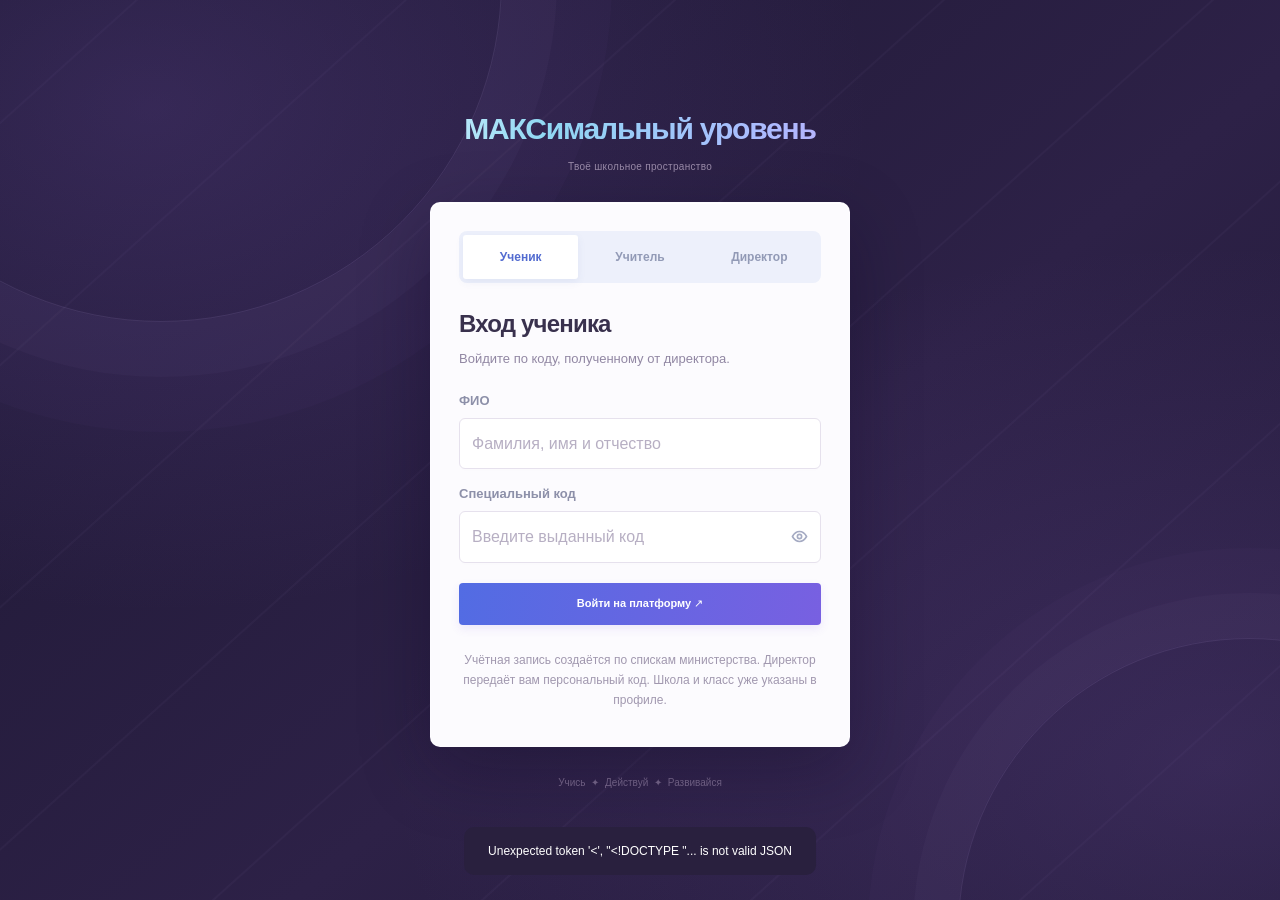
==== frontend/index.html @ fd37d605 "Prepare school platform and container setup" ====
<!doctype html>
<html lang="ru">
<head>
  <meta charset="utf-8">
  <meta name="viewport" content="width=device-width, initial-scale=1, viewport-fit=cover">
  <meta name="theme-color" content="#21164b">
  <meta name="description" content="МАКСимальный уровень: задания, достижения и управление доступом образовательных организаций.">
  <link rel="icon" type="image/svg+xml" href="/favicon.svg?v=20261030-avatar1">
  <title>
    МАКСимальный Уровень
  </title>
  <link rel="stylesheet" href="style.css?v=20261030-avatar1">
  <link rel="stylesheet" href="server-design.css?v=20261030-avatar1">
  <link rel="stylesheet" href="refinements.css?v=20261030-avatar1">
  <link rel="stylesheet" href="responsive.css?v=20261030-avatar1">
  <link rel="stylesheet" href="access.css?v=20261030-avatar1">
  <link rel="stylesheet" href="presentation.css?v=20261030-avatar1">
</head>
  <body class="signed-out">
    <noscript><div class="no-script">Для работы платформы включите JavaScript в настройках браузера и обновите страницу.</div></noscript>
    <section id="auth-screen" aria-label="Вход в приложение">
    </section>
    <aside>
      <a class="sidebar-brand" href="#home" aria-label="МАКСимальный уровень — главная"><span>МАКСимальный</span><strong>уровень<i>✦</i></strong></a>
      <nav id="nav">
      </nav>
      <div class="aside-bottom">
        
        <button id="logout" class="logout-link">
          ↪ Выйти из аккаунта
        </button>
        <div class="person">
          <button class="account-avatar" aria-label="Открыть профиль"></button>
          <div id="identity">
          </div>
        </div>
      </div>
    </aside>
    <div class="shell">
      <header>
        <span class="school">
          ◈
          &nbsp;
          Школьное пространство
        </span>
        <span class="header-right">
          <span class="live">
            ● Школьная платформа
          </span>
          <button id="notification-bell" class="notification-bell" aria-label="Уведомления"><svg width="20" height="20" viewBox="0 0 24 24" fill="none" stroke="currentColor" stroke-width="1.6"><path d="M18 8a6 6 0 0 0-12 0c0 7-3 7-3 9h18c0-2-3-2-3-9Z"/><path d="M10 21h4"/></svg><span id="notification-count" hidden></span></button>
          <button class="account-avatar" aria-label="Открыть профиль"></button>
        </span>
      </header>
      <main id="app">
      </main>
      <footer>
        МАКСимальный Уровень
        <span>
          Каждое действие имеет значение ✦
        </span>
      </footer>
    </div>
    <dialog id="modal">
    </dialog>
    <div id="toast" role="status">
    </div>
    <script src="site-config.js?v=20261030-avatar1"></script>
    <script src="director.js?v=20261030-avatar1"></script>
    <script src="ministry.js?v=20261030-avatar1"></script>
    <script src="app.js?v=20261030-avatar1">
    </script>
  </body>
</html>
---- frontend/style.css ----
:root {
  font-family: Manrope, Arial, sans-serif;
  color: #24233b;
  background: #f5f6fb;
  font-synthesis: none
}

* {
  box-sizing: border-box
}

body {
  margin: 0
}

button,
input,
select,
textarea {
  font: inherit
}

button,
a {
  -webkit-tap-highlight-color: transparent
}

button {
  cursor: pointer
}

aside {
  position: fixed;
  inset: 0 auto 0 0;
  width: 235px;
  background: #191534;
  color: #fff;
  padding: 36px 22px;
  display: flex;
  flex-direction: column;
  z-index: 5
}

.logo {
  font-size: 43px;
  color: white;
  text-decoration: none;
  font-style: italic;
  font-weight: 900;
  letter-spacing: -4px
}

.logo span {
  font-size: 21px;
  vertical-align: top;
  color: #b799ff;
  letter-spacing: 0
}

aside>small {
  font-size: 10px;
  color: #aaa1c9;
  margin: 2px 0 42px
}

nav {
  display: grid;
  gap: 9px
}

nav a {
  display: flex;
  align-items: center;
  gap: 14px;
  text-decoration: none;
  color: #bdb9d1;
  padding: 14px 16px;
  border-radius: 10px;
  font-size: 13px;
  font-weight: 600
}

nav a.active {
  background: #7350ec;
  color: white;
  box-shadow: 0 7px 20px #100b3166
}

nav a:hover {
  color: white;
  background: #ffffff12
}

nav a.active:hover {
  background: #7350ec
}

.navicon {
  font-size: 20px;
  width: 22px
}

.aside-bottom {
  margin-top: auto
}

.demo {
  font-size: 9px;
  letter-spacing: 1.4px;
  color: #8981a8;
  margin-bottom: 12px
}

.role {
  border: 1px solid #4a4169;
  background: #ffffff08;
  color: #d8d1ee;
  padding: 11px;
  border-radius: 8px;
  font-size: 11px;
  width: 100%
}

.person {
  border-top: 1px solid #ffffff15;
  margin-top: 24px;
  padding-top: 23px;
  display: flex;
  gap: 10px;
  align-items: center;
  font-size: 12px
}

.person small {
  display: block;
  color: #938ba9;
  font-size: 10px;
  margin-top: 5px
}

.avatar {
  display: grid;
  place-items: center;
  background: #e6defe;
  color: #7550cd;
  border-radius: 50%;
  height: 34px;
  width: 34px;
  font-size: 13px;
  flex-shrink: 0
}

.shell {
  margin-left: 235px
}

header {
  height: 80px;
  background: #ffffffbb;
  border-bottom: 1px solid #eaeaf2;
  padding: 0 42px;
  display: flex;
  align-items: center;
  justify-content: space-between
}

.school {
  font-size: 12px;
  color: #898799
}

.school b {
  margin-left: 12px;
  color: #4b465f;
  background: #f2effa;
  padding: 6px 10px;
  border-radius: 6px
}

.header-right {
  display: flex;
  align-items: center;
  gap: 20px
}

.live {
  font-size: 10px;
  color: #908b9c
}

.live:first-letter {
  color: #56af90
}

.icon {
  border: 1px solid #e8e5ee;
  border-radius: 50%;
  background: white;
  width: 27px;
  height: 27px;
  color: #78708b
}

main {
  max-width: 1450px;
  margin: auto;
  padding: 36px 42px 50px
}

h1 {
  font-size: 28px;
  letter-spacing: -1px;
  margin: 5px 0 8px
}

h2 {
  font-size: 16px;
  margin: 0 0 22px;
  letter-spacing: -.4px
}

h3 {
  font-size: 14px;
  margin: 0 0 7px
}

p {
  line-height: 1.6
}

.subtitle {
  font-size: 12px;
  color: #9994a6;
  margin: 0
}

.eyebrow {
  font-size: 10px;
  letter-spacing: 1.5px;
  color: #8f84ad;
  text-transform: uppercase
}

.heading {
  display: flex;
  align-items: center;
  justify-content: space-between;
  margin-bottom: 28px;
  gap: 15px
}

.date {
  font-size: 11px;
  color: #8c869c
}

.hero {
  background: linear-gradient(115deg, #5533ca, #8760ed);
  color: white;
  border-radius: 17px;
  padding: 30px 34px;
  position: relative;
  overflow: hidden;
  min-height: 200px;
  display: flex;
  align-items: center;
  justify-content: space-between;
  margin-bottom: 24px
}

.hero:after {
  content: '✦';
  position: absolute;
  right: 190px;
  top: -60px;
  font-size: 240px;
  color: #ffffff09;
  transform: rotate(15deg)
}

.hero h2 {
  font-size: 27px;
  max-width: 440px;
  margin: 8px 0 10px;
  line-height: 1.35
}

.hero p {
  font-size: 12px;
  color: #ded3ff;
  max-width: 370px;
  margin: 0 0 18px
}

.hero .eyebrow {
  color: #d3c2ff
}

.hero-art {
  position: relative;
  z-index: 1;
  width: 175px;
  text-align: center;
  transform: rotate(-9deg)
}

.medal {
  display: block;
  font-size: 77px;
  filter: drop-shadow(0 12px 10px #311c6666)
}

.hero-art small {
  display: inline-block;
  border: 1px solid #ffffff50;
  border-radius: 20px;
  padding: 7px 13px;
  font-size: 10px;
  background: #ffffff15;
  transform: rotate(9deg)
}

.btn {
  border: 0;
  background: #7950e8;
  color: white;
  border-radius: 8px;
  padding: 11px 18px;
  font-size: 11px;
  font-weight: 700
}

.btn:hover {
  filter: brightness(1.08)
}

.btn.light {
  background: white;
  color: #6842cf
}

.btn.soft {
  background: #f1ebff;
  color: #8055da
}

.btn.outline {
  background: white;
  border: 1px solid #e9e5f1;
  color: #827a96
}

.btn:disabled {
  opacity: .45;
  cursor: default
}

.metrics {
  display: grid;
  grid-template-columns: repeat(3, 1fr);
  gap: 20px;
  margin-bottom: 28px
}

.card {
  background: white;
  border: 1px solid #eeedf5;
  border-radius: 13px;
  padding: 24px
}

.metric {
  display: flex;
  gap: 16px;
  align-items: center
}

.tile {
  display: grid;
  place-items: center;
  width: 47px;
  height: 47px;
  flex-shrink: 0;
  border-radius: 13px;
  font-size: 22px;
  background: #f1ebff;
  color: #8b60e2
}

.tile.gold {
  background: #fff5db;
  color: #d7a32d
}

.tile.green {
  background: #e9f8f0;
  color: #54b58a
}

.tile.blue {
  background: #eaf2ff;
  color: #5792e2
}

.metric small {
  display: block;
  color: #9b95a8;
  font-size: 10px
}

.metric strong {
  display: block;
  font-size: 27px;
  letter-spacing: -1px;
  margin: 2px 0
}

.metric strong span {
  font-size: 11px;
  font-weight: 500;
  letter-spacing: 0;
  color: #a29bad
}

.metric .micro {
  font-size: 9px;
  color: #aca6b8
}

.columns {
  display: grid;
  grid-template-columns: minmax(0, 1.8fr) minmax(270px, 1fr);
  gap: 24px
}

.cardhead {
  display: flex;
  align-items: center;
  justify-content: space-between;
  margin-bottom: 9px
}

.cardhead h2 {
  margin: 0
}

.link {
  border: 0;
  background: none;
  font-size: 10px;
  color: #8d67dc;
  cursor: pointer
}

.task {
  display: flex;
  gap: 14px;
  align-items: center;
  padding: 19px 0;
  border-bottom: 1px solid #f1eef6
}

.task:last-child {
  border: 0
}

.task .tile {
  width: 39px;
  height: 39px;
  border-radius: 11px;
  font-size: 18px
}

.task-body {
  flex: 1;
  min-width: 0
}

.task h3 {
  font-size: 12px
}

.meta {
  font-size: 9px;
  color: #a5a0b0;
  display: flex;
  gap: 10px;
  align-items: center;
  flex-wrap: wrap
}

.points {
  color: #bc9a3b;
  font-size: 10px;
  font-weight: 700
}

.pill {
  display: inline-block;
  font-size: 9px;
  background: #f5f1fd;
  color: #9683b7;
  padding: 4px 8px;
  border-radius: 5px
}

.pill.green {
  background: #eaf8f0;
  color: #57a77e
}

.pill.orange {
  background: #fff6e5;
  color: #be9b50
}

.progress {
  height: 7px;
  border-radius: 8px;
  background: #f0edf6;
  overflow: hidden
}

.progress i {
  display: block;
  height: 100%;
  background: linear-gradient(90deg, #a583ef, #7048e0);
  border-radius: 8px
}

.level-head {
  display: flex;
  gap: 13px;
  align-items: center;
  margin: 24px 0
}

.level-head .tile {
  font-size: 30px;
  width: 58px;
  height: 58px
}

.level-head strong {
  font-size: 17px
}

.level-head small {
  display: block;
  font-size: 10px;
  color: #aaa2b9;
  margin-top: 5px
}

.progress-label {
  display: flex;
  justify-content: space-between;
  font-size: 10px;
  color: #a29aaf;
  margin: 13px 0 9px
}

.level-foot {
  font-size: 10px;
  color: #a19aaf;
  line-height: 1.7;
  margin: 14px 0 0
}

.week {
  display: flex;
  justify-content: space-between;
  align-items: flex-end;
  height: 81px;
  gap: 10px;
  margin-top: 24px
}

.bar {
  flex: 1;
  display: flex;
  align-items: center;
  flex-direction: column;
  justify-content: flex-end;
  gap: 8px;
  height: 100%;
  font-size: 8px;
  color: #b1a9c0
}

.bar i {
  width: 100%;
  max-width: 23px;
  background: #e8defa;
  border-radius: 4px;
  min-height: 5px
}

.bar:nth-child(5) i {
  background: #8b62e7
}

.bottom-note {
  margin-top: 24px;
  padding: 20px 24px;
  border: 1px dashed #dfd7ee;
  border-radius: 11px;
  display: flex;
  gap: 14px;
  align-items: center;
  font-size: 11px;
  color: #9d91b0
}

.bottom-note strong {
  color: #6e6089;
  display: block;
  margin-bottom: 4px
}

footer {
  padding: 18px 42px;
  border-top: 1px solid #e8e5ef;
  font-size: 9px;
  color: #aaa2b8;
  display: flex;
  justify-content: space-between
}

.tabs {
  display: flex;
  gap: 20px;
  border-bottom: 1px solid #e7e2f0;
  margin-bottom: 24px
}

.tabs button {
  border: 0;
  background: none;
  padding: 12px 3px;
  color: #9a91aa;
  font-size: 11px
}

.tabs button.active {
  border-bottom: 2px solid #8153e5;
  color: #7246d5;
  font-weight: 800
}

.filters {
  display: flex;
  gap: 10px;
  margin-bottom: 18px
}

.filters input {
  flex: 1
}

.field,
input,
select,
textarea {
  border: 1px solid #e7e1f0;
  background: white;
  padding: 12px;
  border-radius: 8px;
  color: #655976;
  font-size: 12px
}

textarea {
  min-height: 100px;
  resize: vertical
}

input:focus,
select:focus,
textarea:focus {
  outline: 2px solid #baa1ef
}

form {
  display: grid;
  gap: 17px
}

label {
  font-size: 11px;
  color: #8c819f;
  display: grid;
  gap: 8px
}

.formrow {
  display: grid;
  grid-template-columns: 1fr 1fr;
  gap: 15px
}

.empty {
  text-align: center;
  padding: 50px;
  color: #9a90ab;
  font-size: 13px
}

.subject {
  margin: 22px 0
}

.subject-head {
  display: flex;
  justify-content: space-between;
  align-items: center;
  margin-bottom: 12px
}

.subject p {
  font-size: 11px;
  color: #9b90ab;
  margin: 8px 0
}

.steps {
  display: grid;
  gap: 18px;
  margin-top: 20px
}

.steps div {
  display: flex;
  gap: 12px;
  font-size: 11px;
  line-height: 1.7;
  color: #9b91ac
}

.steps b {
  background: #f1eaff;
  color: #8b65d5;
  border-radius: 50%;
  height: 28px;
  width: 28px;
  display: grid;
  place-items: center;
  flex-shrink: 0
}

.steps strong {
  display: block;
  color: #645676
}

.podium {
  display: flex;
  align-items: flex-end;
  justify-content: center;
  gap: 12px;
  padding: 28px 0
}

.podium>div {
  width: 25%;
  background: #eee7fc;
  border-radius: 13px 13px 3px 3px;
  text-align: center;
  padding: 20px 10px;
  color: #6b4baa
}

.podium>div:nth-child(2) {
  background: linear-gradient(#9c7bf2, #7248d2);
  color: white;
  padding-top: 42px
}

.podium b {
  display: block;
  font-size: 35px
}

.podium small {
  display: block;
  font-size: 10px;
  margin-top: 10px
}

.rankrow {
  display: flex;
  align-items: center;
  gap: 15px;
  padding: 16px;
  border-bottom: 1px solid #f1edf7;
  font-size: 12px
}

.rankrow strong:last-child {
  margin-left: auto;
  color: #bd9b42
}

.rankrow.me {
  background: #f6f1ff;
  border-radius: 8px
}

.chart {
  height: 180px;
  display: flex;
  align-items: flex-end;
  gap: 16px;
  padding-top: 20px
}

.chart div {
  flex: 1;
  background: linear-gradient(#b49aee, #7b50d9);
  border-radius: 5px 5px 0 0;
  position: relative
}

.chart small {
  position: absolute;
  bottom: -22px;
  width: 100%;
  text-align: center;
  font-size: 9px;
  color: #a69bb4
}

dialog {
  border: 0;
  border-radius: 17px;
  max-width: 480px;
  width: calc(100% - 30px);
  padding: 30px;
  color: #4e405f;
  box-shadow: 0 25px 100px #19103433
}

dialog::backdrop {
  background: #18102e70;
  backdrop-filter: blur(3px)
}

dialog h2 {
  font-size: 20px
}

dialog p {
  font-size: 12px;
  color: #9485a4
}

.modal-actions {
  display: flex;
  gap: 10px;
  justify-content: flex-end;
  margin-top: 24px
}

#toast {
  position: fixed;
  bottom: 25px;
  left: 50%;
  transform: translateX(-50%);
  background: #29203e;
  color: white;
  border-radius: 10px;
  padding: 15px 24px;
  font-size: 12px;
  opacity: 0;
  pointer-events: none;
  z-index: 20;
  transition: .2s
}

#toast.show {
  opacity: 1
}

.profile {
  text-align: center;
  padding: 35px
}

.profile>.avatar {
  width: 80px;
  height: 80px;
  font-size: 28px;
  margin: 0 auto 15px
}

.profile h2 {
  font-size: 24px;
  margin-bottom: 6px
}

.profile .progress {
  max-width: 400px;
  margin: 15px auto
}

.table-wrap {
  overflow: auto
}

table {
  border-collapse: collapse;
  width: 100%;
  font-size: 11px
}

th,
td {
  padding: 16px;
  text-align: left;
  border-bottom: 1px solid #f0edf5
}

th {
  color: #a398b2;
  font-weight: 500
}

.positive {
  color: #56aa83
}

.notice {
  font-size: 11px;
  line-height: 1.8;
  color: #9b90aa;
  background: #f8f5ff;
  padding: 15px;
  border-radius: 8px
}

.task-list .task {
  padding: 23px 0
}

.task-list h3 {
  font-size: 13px
}

.badge {
  font-size: 9px;
  background: #f2eaff;
  color: #8e66d6;
  padding: 5px 8px;
  border-radius: 5px;
  margin-left: 7px
}

@media(min-width:1500px) {
  main {
    padding-top: 48px
  }

  .hero {
    min-height: 230px
  }
}

@media(max-width:1100px) {
  aside {
    width: 195px;
    padding: 28px 16px
  }

  .shell {
    margin-left: 195px
  }

  main {
    padding: 28px 24px
  }

  header {
    padding: 0 24px
  }

  .columns {
    grid-template-columns: 1.4fr 1fr
  }

  .metrics {
    gap: 12px
  }

  .card {
    padding: 19px
  }

  .metric {
    gap: 10px
  }

  .metric strong {
    font-size: 23px
  }

  .live {
    display: none
  }
}

@media(max-width:780px) {
  aside {
    inset: auto 0 0;
    width: 100%;
    height: 68px;
    padding: 0 5px;
    background: #20183d;
    border-radius: 15px 15px 0 0
  }

  aside>.logo,
  aside>small,
  .aside-bottom {
    display: none
  }

  nav {
    display: flex;
    justify-content: space-around;
    height: 100%;
    gap: 0
  }

  nav a {
    font-size: 8px;
    flex-direction: column;
    gap: 3px;
    padding: 9px 7px;
    border-radius: 0;
    min-width: 45px;
    justify-content: center
  }

  .navicon {
    font-size: 18px;
    text-align: center
  }

  nav a.active {
    background: transparent;
    color: #ba98ff;
    box-shadow: none
  }

  .shell {
    margin: 0
  }

  header {
    height: 64px;
    padding: 0 20px
  }

  .school {
    font-size: 10px
  }

  .header-right {
    gap: 10px
  }

  main {
    padding: 25px 18px 95px
  }

  .heading {
    margin-bottom: 23px
  }

  h1 {
    font-size: 23px
  }

  .date {
    display: none
  }

  .hero {
    padding: 25px;
    min-height: 210px
  }

  .hero h2 {
    font-size: 23px;
    max-width: 240px
  }

  .hero p {
    max-width: 240px;
    font-size: 10px
  }

  .hero-art {
    width: 85px
  }

  .medal {
    font-size: 56px
  }

  .hero-art small {
    font-size: 8px;
    padding: 5px
  }

  .metrics {
    grid-template-columns: repeat(3, 1fr);
    gap: 8px
  }

  .metric {
    padding: 14px 10px;
    display: block
  }

  .metric .tile {
    width: 30px;
    height: 30px;
    font-size: 17px;
    margin-bottom: 10px;
    border-radius: 9px
  }

  .metric strong {
    font-size: 23px
  }

  .metric strong span {
    font-size: 9px
  }

  .metric small {
    font-size: 9px
  }

  .micro {
    display: none
  }

  .columns {
    grid-template-columns: 1fr
  }

  .card {
    padding: 20px
  }

  .task {
    gap: 10px
  }

  .task h3 {
    font-size: 11px
  }

  .task .btn {
    padding: 9px 12px;
    font-size: 10px
  }

  .meta {
    font-size: 8px;
    gap: 6px
  }

  .task .tile {
    width: 33px;
    height: 33px
  }

  .bottom-note {
    font-size: 10px
  }

  .filters {
    flex-wrap: wrap
  }

  .filters input {
    width: 100%
  }

  footer {
    display: none
  }

  .formrow {
    grid-template-columns: 1fr
  }

  .heading .btn {
    font-size: 10px;
    padding: 10px
  }

  .mobile-role {
    display: flex !important
  }

  .tabs {
    gap: 15px
  }

  .tabs button {
    font-size: 10px
  }

  .chart {
    gap: 8px
  }
}

.mobile-role {
  display: none
}

.portrait {
  overflow: hidden;
  padding: 0;
  background: #e7def7;
  display: inline-flex;
  vertical-align: middle;
  flex-shrink: 0
}

.portrait img,
.portrait svg {
  display: block;
  width: 100%;
  height: 100%;
  object-fit: cover
}

.account-avatar {
  border: 0;
  background: none;
  padding: 0;
  border-radius: 50%;
  cursor: pointer;
  display: inline-flex
}

.account-avatar:hover {
  box-shadow: 0 0 0 4px #a483ec33
}

.rating-layout {
  display: grid;
  grid-template-columns: minmax(0, 1fr) 260px;
  gap: 24px;
  align-items: start
}

.ranking-card {
  background: #fff;
  border: 1px solid #ece7f5;
  border-radius: 20px;
  overflow: hidden
}

.ranking-top {
  display: flex;
  align-items: center;
  justify-content: space-between;
  padding: 28px 28px 0
}

.ranking-top h2 {
  font-size: 19px;
  margin: 8px 0 0
}

.ranking-top h2 span {
  color: #ac8ce6;
  margin-left: 7px
}

.season-chip {
  font-size: 10px;
  background: #f6f1ff;
  border: 1px solid #e8ddfc;
  padding: 8px 11px;
  border-radius: 20px;
  color: #9777bd;
  white-space: nowrap
}

.rating-tabs {
  margin: 10px 28px 0;
  gap: 24px
}

.new-podium {
  display: flex;
  justify-content: center;
  align-items: flex-end;
  gap: 14px;
  padding: 52px 28px 0;
  background: radial-gradient(ellipse at 50% 95%, #efe7ff 0, transparent 65%);
  position: relative;
  isolation: isolate
}

.podium-person {
  flex: 1;
  max-width: 175px;
  text-align: center;
  min-width: 0;
  position: relative;
  animation: podiumEnter .7s cubic-bezier(.2, .7, .2, 1) both;
  animation-delay: calc(var(--order)*120ms)
}

.podium-portrait {
  position: relative;
  width: max-content;
  margin: 0 auto 19px
}

.podium-avatar {
  width: 66px;
  height: 66px;
  border: 4px solid white;
  box-shadow: 0 0 0 2px #d6c6ef, 0 10px 20px #71608c17;
  transition: transform .25s
}

.place-1 .podium-avatar {
  width: 82px;
  height: 82px;
  box-shadow: 0 0 0 2px #d5b45e, 0 8px 25px #d8b86b30
}

.podium-person:hover .podium-avatar {
  transform: translateY(-4px) rotate(-3deg)
}

.winner-crown {
  position: absolute;
  z-index: 1;
  top: -28px;
  left: 50%;
  transform: translateX(-50%) rotate(-10deg);
  font-size: 34px;
  color: #d9ae45;
  text-shadow: 0 3px 0 #fff2c9
}

.place-medal {
  position: absolute;
  bottom: -10px;
  left: 50%;
  transform: translateX(-50%);
  border: 3px solid white;
  border-radius: 50%;
  width: 27px;
  height: 27px;
  display: grid;
  place-items: center;
  font-size: 10px;
  font-weight: 800;
  background: #d9e0ee;
  color: #6a7895
}

.place-1 .place-medal {
  background: #f3d584;
  color: #906e21
}

.place-3 .place-medal {
  background: #e9c9b7;
  color: #a07255
}

.podium-person h3 {
  font-size: 12px;
  margin-bottom: 5px;
  line-height: 1.5
}

.podium-caption {
  font-size: 8px;
  color: #aaa0b9;
  display: block;
  margin-bottom: 15px
}

.podium-block {
  height: 125px;
  border-radius: 14px 14px 0 0;
  position: relative;
  overflow: hidden;
  background: linear-gradient(150deg, #d6c6f6, #b29bdc);
  padding: 23px 8px 0;
  color: #fff;
  box-shadow: inset 0 1px 0 #ffffff80;
  transform-origin: bottom;
  animation: blockRise .8s cubic-bezier(.2, .8, .2, 1) both;
  animation-delay: calc(var(--order)*120ms)
}

.place-1 .podium-block {
  height: 165px;
  background: linear-gradient(145deg, #a27ce9, #7146c7);
  box-shadow: inset 0 1px 0 #ffffff70, 0 0 25px #8355d725
}

.place-3 .podium-block {
  height: 102px;
  background: linear-gradient(145deg, #d6c9e9, #b9a5d1)
}

.podium-block strong {
  display: block;
  font-size: 29px;
  letter-spacing: -1px;
  position: relative;
  z-index: 1
}

.podium-block small {
  font-size: 9px;
  color: #ffffffca;
  position: relative;
  z-index: 1
}

.podium-number {
  position: absolute;
  bottom: -21px;
  right: -2px;
  font-size: 93px;
  font-weight: 800;
  letter-spacing: -8px;
  color: #ffffff16;
  line-height: 1
}

.podium-spark {
  position: absolute;
  color: #c9b6e9;
  z-index: -1;
  animation: sparkIn 1s ease both
}

.spark-one {
  left: 12%;
  top: 38px;
  font-size: 27px
}

.spark-two {
  right: 14%;
  top: 20px;
  font-size: 15px;
  color: #ddc481
}

.ranking-list-head {
  display: flex;
  justify-content: space-between;
  font-size: 9px;
  letter-spacing: .6px;
  color: #aaa0b7;
  padding: 23px 30px 10px;
  text-transform: uppercase;
  border-top: 1px solid #f2edf8
}

.ranking-list {
  padding: 0 16px 12px
}

.ranking-row {
  padding: 14px 12px;
  gap: 13px;
  animation: rowEnter .45s ease both;
  animation-delay: calc(280ms + var(--row)*45ms);
  transition: background .2s, transform .2s
}

.ranking-row:hover {
  background: #faf7ff;
  transform: translateX(3px);
  border-radius: 10px
}

.ranking-row .portrait {
  width: 39px;
  height: 39px
}

.ranking-row.me {
  border: 1px solid #e6d8ff;
  background: #f6f0ff;
  margin: 4px 0;
  border-radius: 10px
}

.rank-position {
  font-size: 11px;
  color: #b1a7bd;
  width: 20px;
  font-weight: 600
}

.rank-name {
  flex: 1;
  min-width: 0
}

.rank-name strong {
  font-size: 11px;
  color: #4a3c61
}

.rank-name small {
  display: block;
  font-size: 9px;
  color: #b0a5be;
  margin-top: 4px
}

.rank-track {
  width: 62px;
  height: 4px;
  background: #f1ebf8;
  border-radius: 4px;
  overflow: hidden
}

.rank-track i {
  height: 100%;
  display: block;
  background: #c4acec;
  border-radius: 4px
}

.ranking-row.me .rank-track i {
  background: #8f61dc
}

.ranking-row .rank-score {
  font-size: 14px;
  color: #6c528c;
  display: flex;
  gap: 8px;
  align-items: center;
  min-width: 50px;
  justify-content: flex-end
}

.rank-score span {
  font-size: 12px;
  color: #cfb46a
}

.ranking-note {
  padding: 0 28px 18px;
  font-size: 9px
}

.rating-sidebar {
  position: static;
  inset: auto;
  display: flex;
  flex-direction: column;
  width: auto;
  height: auto;
  background: none;
  padding: 0;
  gap: 20px;
  color: inherit;
  z-index: auto
}

.my-rank-card {
  background: linear-gradient(145deg, #30234c, #5c3c8c);
  border-radius: 18px;
  padding: 26px 20px;
  text-align: center;
  color: white;
  position: relative;
  overflow: hidden;
  animation: rowEnter .65s ease both
}

.my-rank-card:before {
  content: '✧';
  position: absolute;
  right: -24px;
  top: 20px;
  font-size: 150px;
  line-height: 1;
  color: #ffffff05;
  pointer-events: none
}

.my-rank-card .eyebrow {
  color: #bb9fdf;
  font-size: 8px;
  letter-spacing: 1.2px
}

.my-rank-avatar {
  width: 66px;
  height: 66px;
  margin: 26px 0 16px;
  box-shadow: 0 0 0 5px #ffffff0d, 0 0 0 1px #ffffff55
}

.my-rank-card h2 {
  font-size: 16px;
  margin: 0 0 10px
}

.my-rank-card p {
  color: #bcabd0;
  font-size: 10px;
  line-height: 1.8
}

.my-rank-stats {
  display: flex;
  padding: 18px 0 22px;
  margin-top: 16px;
  border-top: 1px solid #ffffff13;
  justify-content: center
}

.my-rank-stats>div {
  width: 50%
}

.my-rank-stats>div+div {
  border-left: 1px solid #ffffff1a
}

.my-rank-stats strong {
  font-size: 24px;
  display: block
}

.my-rank-stats small {
  font-size: 9px;
  color: #b9a5ce;
  display: block;
  margin-top: 4px
}

.my-rank-card .btn {
  width: 100%;
  font-size: 10px;
  color: #65418e
}

.rating-tip {
  border: 1px solid #e8e1f0;
  background: #f9f6fd;
  border-radius: 16px;
  padding: 23px
}

.rating-tip>span {
  font-size: 28px;
  color: #b7a0d7
}

.rating-tip h3 {
  margin-top: 12px;
  font-size: 12px;
  color: #7a628e
}

.rating-tip p {
  font-size: 10px;
  color: #a293af;
  line-height: 1.9;
  margin-bottom: 0
}

.avatar-edit-link {
  background: transparent;
  border: 0;
  text-align: left;
  display: flex;
  align-items: center;
  gap: 10px;
  padding: 0 5px;
  color: #7f6c94
}

.avatar-edit-link span:not(.avatar) {
  font-size: 10px;
  flex: 1
}

.avatar-edit-link small {
  font-size: 8px;
  color: #ada0bc;
  display: block;
  margin-top: 5px
}

.avatar-edit-link b {
  font-weight: 400
}

.profile-updated {
  max-width: 700px;
  margin: auto;
  border-radius: 20px;
  background: radial-gradient(ellipse at 50% 0, #f2e9ff, white 55%)
}

.profile-avatar-wrap {
  position: relative;
  width: 104px;
  margin: 5px auto 22px
}

.profile-avatar {
  width: 104px;
  height: 104px;
  border: 5px solid white;
  box-shadow: 0 0 0 1px #e4d7f5, 0 10px 30px #80639a20
}

.avatar-upload-badge {
  position: absolute;
  bottom: 0;
  right: 0;
  width: 30px;
  height: 30px;
  background: #8754d7;
  color: white;
  border: 3px solid white;
  border-radius: 50%;
  display: grid;
  place-items: center;
  font-size: 20px;
  cursor: pointer
}

.avatar-upload-badge input {
  position: absolute;
  width: 1px;
  height: 1px;
  opacity: 0;
  padding: 0;
  border: 0
}

.avatar-upload-badge:focus-within {
  outline: 3px solid #cbb4ec;
  outline-offset: 3px
}

.avatar-upload-actions {
  display: flex;
  align-items: center;
  justify-content: center;
  gap: 12px;
  margin-top: 20px
}

.profile-level {
  border-top: 1px solid #eee6f7;
  margin-top: 25px;
  padding-top: 22px
}

.profile-level>span {
  font-size: 38px
}

.profile-level h3 {
  margin-top: 8px
}

.profile-level .progress {
  max-width: 280px
}

button:focus-visible,
a:focus-visible {
  outline: 3px solid #c6aaf2;
  outline-offset: 4px
}

@keyframes podiumEnter {
  from {
    opacity: 0;
    transform: translateY(18px)
  }

  to {
    opacity: 1;
    transform: translateY(0)
  }
}

@keyframes blockRise {
  from {
    transform: scaleY(.45);
    opacity: .2
  }

  to {
    transform: scaleY(1);
    opacity: 1
  }
}

@keyframes rowEnter {
  from {
    opacity: 0;
    transform: translateY(9px)
  }

  to {
    opacity: 1;
    transform: translateY(0)
  }
}

@keyframes sparkIn {
  from {
    opacity: 0;
    transform: scale(.4) rotate(-25deg)
  }

  to {
    opacity: 1;
    transform: scale(1) rotate(0)
  }
}

@media(max-width:1200px) {
  .rating-layout {
    grid-template-columns: minmax(0, 1fr)
  }

  .rating-sidebar {
    display: grid;
    grid-template-columns: 1fr 1fr
  }

  .my-rank-card {
    grid-row: span 2
  }

  .new-podium {
    gap: 20px
  }

  .rank-track {
    width: 90px
  }
}

@media(max-width:780px) {
  .ranking-top {
    padding: 22px 18px 0
  }

  .ranking-top h2 {
    font-size: 16px
  }

  .ranking-top .eyebrow {
    font-size: 8px
  }

  .season-chip {
    font-size: 9px;
    padding: 7px 9px
  }

  .rating-tabs {
    margin: 8px 18px 0
  }

  .new-podium {
    padding: 48px 12px 0;
    gap: 8px
  }

  .podium-avatar {
    width: 56px;
    height: 56px
  }

  .place-1 .podium-avatar {
    width: 70px;
    height: 70px
  }

  .podium-person h3 {
    font-size: 10px;
    min-height: 30px;
    padding: 0 2px
  }

  .podium-caption {
    font-size: 7px;
    min-height: 16px
  }

  .podium-block {
    height: 108px;
    padding-top: 19px
  }

  .place-1 .podium-block {
    height: 145px
  }

  .place-3 .podium-block {
    height: 90px
  }

  .podium-block strong {
    font-size: 25px
  }

  .podium-block small {
    font-size: 8px
  }

  .podium-number {
    font-size: 80px
  }

  .ranking-list-head {
    padding: 20px 20px 10px
  }

  .ranking-list {
    padding: 0 9px 8px
  }

  .ranking-row {
    gap: 9px;
    padding: 12px 8px
  }

  .ranking-row .portrait {
    width: 35px;
    height: 35px
  }

  .rank-position {
    width: 16px;
    font-size: 10px
  }

  .rank-name strong {
    font-size: 10px
  }

  .rank-name small {
    font-size: 8px
  }

  .rank-track {
    display: none
  }

  .ranking-row .rank-score {
    font-size: 12px
  }

  .ranking-note {
    padding: 0 18px 14px;
    line-height: 1.8
  }

  .rating-sidebar {
    grid-template-columns: 1fr
  }

  .my-rank-card {
    grid-row: auto
  }

  .rating-tip {
    padding: 20px
  }

  .spark-one {
    left: 6%;
    top: 22px
  }

  .spark-two {
    right: 6%
  }

  .rating-layout {
    gap: 20px
  }
}

@media(prefers-reduced-motion:reduce) {

  .podium-person,
  .podium-block,
  .podium-spark,
  .ranking-row,
  .my-rank-card {
    animation: none !important
  }

  .podium-avatar,
  .ranking-row {
    transition: none
  }

  .podium-person:hover .podium-avatar,
  .ranking-row:hover {
    transform: none
  }
}

[hidden] {
  display: none !important
}

.signed-out>aside,
.signed-out>.shell {
  display: none
}

.signed-out {
  background: #17163f
}

#auth-screen {
  min-height: 100dvh;
  background: radial-gradient(ellipse at 8% 5%, #262362 0, transparent 52%), radial-gradient(ellipse at 90% 95%, #2b1856 0, transparent 55%), linear-gradient(120deg, #19183f, #171535 60%, #201440);
  position: relative;
  isolation: isolate;
  overflow: hidden;
  display: flex;
  align-items: center;
  justify-content: center;
  padding: 65px 70px 105px;
  color: white
}

#auth-screen:before {
  content: '';
  position: absolute;
  inset: 0;
  z-index: -1;
  opacity: .35;
  background: repeating-linear-gradient(142deg, transparent 0 125px, #48419c16 125px 150px, transparent 150px 280px)
}

.auth-layout {
  width: min(1050px, 100%);
  display: grid;
  grid-template-columns: 1fr 365px;
  gap: 100px;
  align-items: center;
  position: relative;
  z-index: 1
}

.auth-brand-panel {
  padding: 20px 0
}

.auth-wordmark {
  display: inline-block;
  font-size: 110px;
  font-weight: 900;
  font-style: italic;
  letter-spacing: -12px;
  color: #fff;
  text-decoration: none;
  position: relative;
  line-height: 1
}

.auth-wordmark span {
  background: linear-gradient(155deg, #7eceff 5%, #9276ef 47%, #ba6be8 80%);
  background-clip: text;
  -webkit-background-clip: text;
  color: transparent
}

.auth-wordmark i {
  position: absolute;
  font-style: normal;
  font-size: 37px;
  right: -15px;
  top: -8px;
  letter-spacing: 0;
  color: #8dd9ff;
  transform: rotate(12deg)
}

.auth-brand-panel h1 {
  font-size: 23px;
  letter-spacing: -.4px;
  margin: 18px 0 15px;
  line-height: 1.5
}

.auth-brand-panel p {
  font-size: 15px;
  color: #cac7e3;
  line-height: 1.9;
  margin: 0
}

.auth-brand-caption {
  margin-top: 55px;
  font-size: 12px;
  line-height: 1.8;
  color: #7d759f;
  position: relative;
  max-width: 220px
}

.auth-brand-caption span {
  position: absolute;
  right: 5px;
  top: 5px;
  font-size: 40px;
  color: #6c4ca5
}

.auth-card {
  background: linear-gradient(145deg, #fff, #f9f8ff);
  color: #39314d;
  border: 1px solid #ffffff99;
  border-radius: 14px;
  padding: 30px 28px 24px;
  box-shadow: 0 30px 90px #0b092958, 0 2px 10px #ffffff10;
  animation: authAppear .5s ease both
}

.auth-card-tag {
  font-size: 8px;
  letter-spacing: 1.5px;
  color: #a494bb;
  margin-bottom: 10px
}

.auth-card h2 {
  font-size: 22px;
  letter-spacing: -.5px;
  margin: 0 0 8px
}

.auth-welcome {
  font-size: 10px;
  line-height: 1.7;
  color: #a69bb5;
  margin: 0 0 20px
}

.auth-roles {
  display: flex;
  padding: 4px;
  background: #eeebf6;
  border-radius: 8px;
  gap: 4px;
  margin-bottom: 22px
}

.auth-roles button {
  flex: 1;
  border: 0;
  border-radius: 5px;
  padding: 8px 5px;
  font-size: 10px;
  font-weight: 700;
  color: #a194b4;
  background: none;
  transition: background .2s, color .2s, box-shadow .2s
}

.auth-roles button.selected {
  background: white;
  color: #7751c5;
  box-shadow: 0 2px 5px #4c386d0d
}

.auth-card form {
  gap: 16px
}

.auth-card label {
  font-size: 9px;
  color: #81758f;
  gap: 7px;
  font-weight: 600
}

.auth-card input {
  width: 100%;
  font-size: 11px;
  padding: 12px;
  border: 1px solid #e6e1ed;
  border-radius: 6px;
  background: #fff;
  box-shadow: 0 2px 4px #30224402;
  color: #514360
}

.auth-card input::placeholder {
  color: #b7afc3;
  font-weight: 400
}

.auth-password {
  position: relative
}

.auth-password input {
  padding-right: 42px
}

.auth-password button {
  position: absolute;
  right: 6px;
  top: 4px;
  bottom: 4px;
  width: 32px;
  border: 0;
  background: transparent;
  color: #aaa0b8;
  display: grid;
  place-items: center
}

.auth-submit {
  background: linear-gradient(95deg, #7944e6, #5932d5);
  border-radius: 6px;
  font-size: 11px;
  width: 100%;
  padding: 12px;
  box-shadow: 0 6px 14px #7046d42a;
  display: flex;
  justify-content: center;
  gap: 12px
}

.auth-submit span {
  font-weight: 400
}

.auth-error {
  font-size: 10px;
  color: #bd617a;
  line-height: 1.6;
  margin: 0
}

.auth-error:empty {
  display: none
}

.auth-forgot {
  display: block;
  text-align: center;
  margin: 14px auto 18px;
  color: #9176c0;
  font-size: 9px;
  border: 0;
  background: none;
  padding: 3px
}

.auth-divider {
  height: 1px;
  background: #eee9f3
}

.auth-switch {
  text-align: center;
  font-size: 9px;
  color: #a296af;
  margin: 16px 0 18px
}

.auth-switch button {
  border: 0;
  background: none;
  color: #7f64b8;
  text-decoration: underline;
  text-underline-offset: 2px;
  font-size: 9px;
  padding: 0 0 0 3px
}

.auth-demo-note {
  font-size: 8px;
  color: #b2a7bd;
  text-align: center;
  line-height: 1.8;
  margin: 0;
  padding: 9px 5px;
  border-radius: 6px;
  background: #f3eff9
}

.auth-demo-note b {
  color: #9580af;
  font-weight: 700
}

.auth-bottom {
  position: absolute;
  bottom: 37px;
  left: 70px;
  right: 70px;
  display: flex;
  align-items: flex-end;
  justify-content: space-between
}

.auth-bottom>span {
  font-size: 11px;
  color: #b6a8d0;
  word-spacing: 6px
}

.auth-bottom i {
  font-style: normal;
  font-size: 8px;
  color: #77619f;
  margin: 0 7px
}

.auth-plane {
  width: 80px;
  height: 80px;
  transform: rotate(5deg);
  filter: drop-shadow(0 9px 15px #0d083466)
}

.auth-ribbon {
  position: absolute;
  z-index: -1;
  border-radius: 100px;
  transform: rotate(-40deg);
  pointer-events: none;
  background: linear-gradient(90deg, #5726b4, #8c42df);
  box-shadow: inset 0 1px 0 #bb8aff20
}

.ribbon-one {
  width: 200px;
  height: 55px;
  top: -25px;
  left: 22%;
  background: linear-gradient(90deg, #7135ca, #4b2b9a)
}

.ribbon-two {
  width: 300px;
  height: 80px;
  bottom: 10%;
  left: -120px
}

.ribbon-three {
  width: 310px;
  height: 74px;
  right: -150px;
  top: 37%;
  background: linear-gradient(90deg, #4f299c, #9257e4)
}

.logout-link {
  border: 0;
  background: none;
  text-align: left;
  color: #9184ac;
  font-size: 10px;
  margin: 15px 0 -9px;
  padding: 6px 0;
  cursor: pointer
}

.logout-link:hover {
  color: white
}

.profile-logout {
  display: block;
  margin: 18px auto 0;
  color: #a4768b !important;
  font-size: 10px !important
}

.highlight-note {
  animation: notePulse .8s ease
}

.auth-card input[aria-invalid=true] {
  border-color: #d899aa
}

.auth-card input:focus {
  outline: 2px solid #b499e7;
  outline-offset: 1px
}

@keyframes authAppear {
  from {
    opacity: 0;
    transform: translateY(12px)
  }

  to {
    opacity: 1;
    transform: translateY(0)
  }
}

@keyframes notePulse {
  50% {
    background: #e0d4f5;
    color: #77608f
  }
}

@media(min-width:1550px) {
  .auth-layout {
    gap: 140px;
    grid-template-columns: 1fr 400px
  }

  .auth-wordmark {
    font-size: 140px
  }

  .auth-brand-panel h1 {
    font-size: 27px
  }

  .auth-card {
    padding: 37px 34px 28px
  }

  .auth-card h2 {
    font-size: 25px
  }

  .auth-card input {
    padding: 14px
  }

  .auth-roles button {
    padding: 10px
  }
}

@media(max-width:900px) {
  #auth-screen {
    padding: 55px 40px 105px
  }

  .auth-layout {
    gap: 45px;
    grid-template-columns: 1fr 330px
  }

  .auth-wordmark {
    font-size: 88px;
    letter-spacing: -10px
  }

  .auth-brand-panel h1 {
    font-size: 18px
  }

  .auth-brand-panel p {
    font-size: 12px
  }

  .auth-card {
    padding: 27px 23px 22px
  }

  .auth-bottom {
    left: 40px;
    right: 40px
  }
}

@media(max-width:650px) {
  #auth-screen {
    padding: 38px 22px 95px;
    align-items: flex-start
  }

  .auth-layout {
    grid-template-columns: 1fr;
    gap: 26px;
    max-width: 365px
  }

  .auth-brand-panel {
    text-align: center;
    padding: 0
  }

  .auth-wordmark {
    font-size: 68px;
    letter-spacing: -7px
  }

  .auth-wordmark i {
    font-size: 24px;
    right: -12px;
    top: -6px
  }

  .auth-brand-panel h1 {
    font-size: 16px;
    margin: 9px 0 4px
  }

  .auth-brand-panel p {
    font-size: 10px;
    line-height: 1.6
  }

  .auth-brand-panel p br {
    display: none
  }

  .auth-brand-caption {
    display: none
  }

  .auth-card {
    padding: 25px 24px 20px;
    border-radius: 13px
  }

  .auth-card h2 {
    font-size: 21px
  }

  .auth-bottom {
    bottom: 23px;
    left: 24px;
    right: 24px
  }

  .auth-bottom>span {
    font-size: 9px;
    word-spacing: 2px
  }

  .auth-bottom i {
    margin: 0 4px;
    font-size: 6px
  }

  .auth-plane {
    width: 48px;
    height: 48px
  }

  .ribbon-one {
    left: 65%;
    top: -25px;
    width: 160px;
    height: 40px
  }

  .ribbon-two {
    bottom: 30%;
    left: -170px
  }

  .ribbon-three {
    top: 45%;
    right: -240px
  }

  .auth-card input {
    font-size: 16px;
    padding: 11px
  }

  .auth-card input::placeholder {
    font-size: 11px
  }
}

@media(prefers-reduced-motion:reduce) {

  .auth-card,
  .highlight-note {
    animation: none
  }

  .auth-roles button {
    transition: none
  }
}

form[data-mode="register"] {
  grid-template-columns: 1fr 1fr;
  column-gap: 12px
}

form[data-mode="register"]>* {
  grid-column: 1/-1
}

form[data-mode="register"]>label:nth-child(2) {
  grid-column: 1;
  min-width: 0
}

form[data-mode="register"]>label:nth-child(3) {
  grid-column: 2;
  min-width: 0
}

#auth-screen {
  padding: 90px 24px 65px;
  align-items: center;
  background: radial-gradient(ellipse at 50% 32%, #30235280, transparent 60%), linear-gradient(135deg, #191831, #1c1637)
}

#auth-screen:before {
  opacity: .12
}

.auth-layout {
  width: min(520px, 100%);
  grid-template-columns: minmax(0, 1fr);
  gap: 26px;
  justify-items: center;
  transform: translateY(22px)
}

.auth-brand-panel {
  text-align: center;
  padding: 0;
  width: 100%
}

.auth-brand-panel .auth-main-title {
  font-family: Manrope, Arial, sans-serif;
  font-size: 30px;
  font-weight: 800;
  letter-spacing: -1px;
  line-height: 1.25;
  margin: 0 0 11px;
  color: #d6c3f6;
  text-shadow: 0 1px 0 #a084c8, 0 2px 0 #70548f, 0 5px 18px #a477d916;
  filter: none
}

.auth-main-title span {
  color: #bca3e2
}

.auth-brand-panel .auth-main-title {
  background: linear-gradient(175deg, #f3eaff 8%, #c5a5ee 48%, #b18ad9 68%, #dbc3f6 90%);
  background-clip: text;
  -webkit-background-clip: text;
  -webkit-text-fill-color: transparent
}

.auth-main-title span {
  -webkit-text-fill-color: transparent
}

.auth-brand-panel p {
  font-size: 10px;
  color: #9a8ba9;
  line-height: 1.5;
  margin: 0;
  letter-spacing: .3px
}

.auth-card {
  width: 350px;
  max-width: 100%;
  border-radius: 8px;
  padding: 24px 25px 19px;
  border: 1px solid #ffffff40;
  background: #fcfbfe;
  box-shadow: 0 18px 60px #0b071d40
}

.auth-card-tag {
  font-size: 7px;
  letter-spacing: 1.5px;
  margin-bottom: 8px
}

.auth-card h2 {
  font-size: 19px;
  letter-spacing: -.5px;
  margin-bottom: 6px
}

.auth-welcome {
  font-size: 9px;
  margin-bottom: 17px
}

.auth-roles {
  border-radius: 5px;
  margin-bottom: 18px;
  padding: 3px
}

.auth-roles button {
  border-radius: 3px;
  padding: 7px 5px;
  font-size: 9px
}

.auth-card form {
  gap: 13px
}

.auth-card label {
  font-size: 9px;
  gap: 6px
}

.auth-card input {
  padding: 10px 11px;
  font-size: 11px;
  border-radius: 4px
}

.auth-password input {
  padding-right: 38px
}

.auth-submit {
  padding: 10px;
  border-radius: 4px;
  font-size: 10px;
  box-shadow: 0 4px 10px #7046d41a
}

.auth-forgot {
  font-size: 8px;
  margin: 11px auto 14px
}

.auth-switch {
  font-size: 8px;
  margin: 13px 0
}

.auth-switch button {
  font-size: 8px
}

.auth-demo-note {
  background: #f4f1f8;
  padding: 7px 4px;
  border-radius: 4px;
  font-size: 7px
}

.auth-ribbon {
  opacity: .2;
  border-radius: 8px;
  height: 30px;
  box-shadow: none
}

.ribbon-one {
  left: 15%;
  top: 0;
  width: 150px
}

.ribbon-two {
  left: -90px;
  bottom: 18%;
  width: 180px
}

.ribbon-three {
  right: -100px;
  top: 58%;
  width: 180px
}

.auth-bottom {
  left: 35px;
  right: 35px;
  bottom: 25px;
  justify-content: center
}

.auth-bottom>span {
  font-size: 8px;
  color: #79698d;
  word-spacing: 3px
}

.auth-bottom i {
  color: #655275;
  font-size: 6px
}

.auth-plane {
  display: none
}

@media(min-width:1550px) {
  .auth-layout {
    grid-template-columns: minmax(0, 1fr);
    gap: 28px
  }

  .auth-brand-panel .auth-main-title {
    font-size: 32px
  }

  .auth-card {
    padding: 26px 27px 21px;
    width: 360px
  }

  .auth-card h2 {
    font-size: 20px
  }

  .auth-card input {
    padding: 11px
  }

  .auth-roles button {
    padding: 7px
  }
}

@media(max-width:650px) {
  #auth-screen {
    padding: 65px 20px 65px;
    align-items: center
  }

  .auth-layout {
    max-width: 350px;
    gap: 22px;
    transform: translateY(12px)
  }

  .auth-brand-panel .auth-main-title {
    font-size: clamp(22px, 6.1vw, 28px);
    letter-spacing: -.8px;
    white-space: nowrap;
    margin-bottom: 10px
  }

  .auth-brand-panel p {
    font-size: 9px
  }

  .auth-card {
    padding: 22px 23px 18px;
    border-radius: 7px
  }

  .auth-card h2 {
    font-size: 19px
  }

  .auth-card input {
    font-size: 16px;
    padding: 9px 10px
  }

  .auth-card input::placeholder {
    font-size: 10px
  }

  .auth-bottom {
    bottom: 18px;
    left: 20px;
    right: 20px
  }

  .auth-bottom>span {
    font-size: 7px
  }

  .auth-password button {
    top: 3px;
    bottom: 3px
  }

  .auth-card-tag {
    font-size: 7px
  }
}

@media(max-height:730px) {
  #auth-screen {
    padding-top: 45px;
    padding-bottom: 65px;
    align-items: flex-start
  }

  .auth-layout {
    transform: none
  }

  .auth-bottom {
    bottom: 18px
  }
}


.initial-avatar {
  align-items: center;
  justify-content: center;
  font-weight: 700;
  background: linear-gradient(135deg, #eee6fc, #d7c3f3);
  color: #7752a3
}

.empty-symbol {
  font-size: 35px;
  display: block;
  color: #c4aedf;
  margin-bottom: 15px
}

.empty h3 {
  font-size: 14px;
  color: #8e7c9f
}

.empty p {
  font-size: 11px;
  margin-bottom: 0
}

.ranking-top {
  padding-bottom: 18px
}

:root {
  --accent: #6456ed;
  --blue: #4288ef;
  --cyan: #70d2ed
}

.sidebar-brand {
  display: block;
  text-decoration: none;
  padding: 0 10px 38px;
  color: #d9eaff;
  line-height: 1.15;
  letter-spacing: -.7px;
  font-weight: 700
}

.sidebar-brand>span {
  display: block;
  font-size: 18px;
  background: linear-gradient(100deg, #eef8ff, #a6c4ff);
  background-clip: text;
  -webkit-background-clip: text;
  color: transparent
}

.sidebar-brand strong {
  font-size: 29px;
  display: block;
  letter-spacing: -1px;
  background: linear-gradient(95deg, #72d4f2, #9391ff 65%, #c6a3ff);
  background-clip: text;
  -webkit-background-clip: text;
  color: transparent
}

.sidebar-brand i {
  font-style: normal;
  font-size: 18px;
  vertical-align: top;
  margin-left: 8px
}

.hero:after,
.my-rank-card:before {
  display: none
}

.hero {
  background: linear-gradient(115deg, #5652d9, #7470eb 70%, #8496ed)
}

.eyebrow {
  display: none
}

.metric-button {
  color: inherit;
  text-align: left;
  position: relative;
  font: inherit;
  transition: transform .2s, box-shadow .2s;
  width: 100%
}

.metric-button[data-go]:hover {
  transform: translateY(-3px);
  box-shadow: 0 10px 25px #49337612
}

.metric-button>span:nth-child(2) {
  min-width: 0
}

.metric-arrow {
  margin-left: auto;
  color: #b3a7c7;
  font-size: 16px
}

.task-name {
  padding: 0;
  text-align: left;
  color: inherit;
  font-size: inherit;
  font-weight: 700
}

.subject-grid {
  display: grid;
  grid-template-columns: repeat(3, minmax(0, 1fr));
  gap: 18px
}

.subject-tile {
  display: flex;
  flex-direction: column;
  gap: 14px
}

.subject-tile h2 {
  margin: 0;
  line-height: 1.5;
  overflow-wrap: anywhere
}

.subject-tile .btn {
  margin-top: auto
}

.subject-tile .subtitle {
  font-size: 10px
}

.exchange-summary {
  background: linear-gradient(110deg, #5c53d9, #7d8beb);
  color: white;
  border-radius: 14px;
  padding: 22px 28px;
  margin-bottom: 24px;
  display: flex;
  justify-content: space-between;
  align-items: center;
  font-size: 13px
}

.exchange-summary strong {
  font-size: 30px
}

.exchange-summary small {
  font-size: 12px;
  font-weight: 500
}

.exchange-subject {
  display: flex;
  flex-direction: column;
  gap: 14px
}

.exchange-subject h3 {
  line-height: 1.5;
  min-height: 40px
}

.exchange-subject .btn {
  margin-top: auto;
  line-height: 1.5
}

.requests-card {
  margin-top: 24px
}

.create-card {
  max-width: 850px
}

.audience-box {
  border: 1px solid #e7e1f2;
  border-radius: 10px;
  padding: 20px;
  display: grid;
  gap: 16px;
  background: #fcfbff
}

.audience-box h3 {
  margin: 0
}

.form-error {
  color: #bd5b73;
  font-size: 11px;
  line-height: 1.7;
  margin: 0
}

.form-error:empty {
  display: none
}

.notification-bell {
  position: relative;
  background: none;
  border: 0;
  color: #8a80a2;
  display: grid;
  place-items: center;
  width: 34px;
  height: 34px;
  border-radius: 9px
}

.notification-bell:hover {
  background: #eee9fa
}

#notification-count {
  position: absolute;
  top: 0;
  right: -3px;
  min-width: 15px;
  height: 15px;
  border-radius: 12px;
  background: #7661e9;
  color: white;
  font-size: 8px;
  display: grid;
  place-items: center;
  border: 2px solid white
}

.avatar-picker {
  display: inline-block;
  position: relative;
  margin: 20px 10px 15px;
  overflow: hidden;
  cursor: pointer
}

.avatar-picker input {
  position: absolute;
  width: 1px;
  height: 1px;
  opacity: 0
}

.avatar-picker:focus-within {
  outline: 3px solid #b49ce8
}

.auth-main-title {
  font-family: Manrope, 'Segoe UI', Arial, sans-serif !important;
  font-weight: 800 !important;
  letter-spacing: -1.2px !important;
  background: linear-gradient(100deg, #def6ff, #90d8f3 32%, #acbaff 75%, #c5acfa) !important;
  background-clip: text !important;
  -webkit-background-clip: text !important;
  text-shadow: none !important;
  -webkit-text-fill-color: transparent !important
}

.max-login-layout {
  width: min(510px, 100%);
  gap: 28px;
  transform: translateY(10px)
}

.max-login-card {
  width: 370px;
  padding: 24px 27px;
  border-radius: 10px
}

.max-login-card h2 {
  font-size: 24px;
  line-height: 1.4;
  letter-spacing: -.8px;
  margin-bottom: 14px
}

.max-login-card .auth-welcome {
  font-size: 12px;
  line-height: 1.8;
  color: #9187a3
}

.login-tabs {
  display: flex;
  gap: 25px;
  margin-bottom: 25px;
  border-bottom: 1px solid #eae5f1
}

.login-tabs button {
  border: 0;
  background: none;
  padding: 0 0 12px;
  font-size: 11px;
  color: #a49bb4
}

.login-tabs button.selected {
  color: #655adc;
  border-bottom: 2px solid #7468e9;
  font-weight: 700
}

.login-intro-icon {
  display: grid;
  place-items: center;
  width: 56px;
  height: 56px;
  border-radius: 14px;
  background: linear-gradient(145deg, #e4f5ff, #e4e3ff);
  color: #6e7be0;
  font-size: 31px;
  margin: 10px 0 22px
}

.login-steps {
  display: grid;
  gap: 12px;
  margin: 24px 0;
  font-size: 11px;
  color: #8e85a0
}

.max-login-card .auth-submit {
  font-size: 11px;
  padding: 13px;
  background: linear-gradient(100deg, #526ce3, #7860e1)
}

.max-login-card .auth-demo-note {
  font-size: 9px;
  margin-top: 18px;
  line-height: 1.8;
  color: #a198af;
  background: transparent
}

.max-signin {
  display: flex;
  width: 100%;
  align-items: center;
  justify-content: space-between;
  padding: 14px 18px;
  background: linear-gradient(100deg, #4785ed, #6b61eb 70%, #8c63e3);
  font-size: 12px;
  border-radius: 7px;
  box-shadow: 0 8px 18px #656ce42a
}

.login-message {
  font-size: 11px;
  line-height: 1.8;
  color: #9387a5
}

.login-message:empty {
  display: none
}

.preview-details {
  border-top: 1px solid #ebe6f3;
  margin-top: 25px;
  padding-top: 17px
}

.preview-details summary {
  cursor: pointer;
  font-size: 10px;
  color: #a497b4;
  line-height: 1.7
}

.preview-details>p {
  font-size: 10px;
  color: #a095af;
  line-height: 1.8;
  margin: 15px 0
}

.preview-details form {
  gap: 13px
}

.preview-details input,
.preview-details select {
  width: 100%;
  padding: 10px;
  font-size: 11px
}

.preview-details label {
  font-size: 10px
}

dialog.task-sheet {
  max-width: 650px;
  padding: 0;
  background: #f7f8fd;
  border: 1px solid #e3e6f2;
  border-radius: 17px;
  width: calc(100% - 32px);
  max-height: 90dvh;
  overflow-y: auto;
  box-shadow: 0 25px 100px #13103945
}

.sheet-header {
  display: flex;
  align-items: center;
  gap: 14px;
  padding: 20px 23px;
  position: relative
}

.sheet-header h2 {
  font-size: 16px;
  margin: 0;
  font-weight: 800;
  color: #4d4564;
  letter-spacing: -.3px
}

.sheet-close,
.sheet-back {
  background: none;
  border: 0;
  color: #a39bb4;
  font-size: 25px;
  padding: 0;
  display: grid;
  place-items: center;
  width: 28px;
  height: 28px;
  line-height: 1;
  flex-shrink: 0
}

.sheet-close {
  margin-left: auto
}

.sheet-back {
  font-size: 21px
}

.sheet-close:hover,
.sheet-back:hover {
  color: #715c9b
}

.detail-surface {
  margin: 0 17px 17px;
  background: white;
  border: 1px solid #e8e8f3;
  border-radius: 12px;
  padding: 25px
}

.detail-top {
  display: flex;
  gap: 17px;
  align-items: flex-start;
  margin-bottom: 22px
}

.detail-icon {
  width: 56px;
  height: 56px;
  font-size: 26px;
  border-radius: 14px;
  background: linear-gradient(135deg, #f0e6ff, #e5dcfa);
  color: #8c5be3;
  flex-shrink: 0
}

.detail-top h2 {
  font-size: 18px;
  margin: 2px 0 12px;
  line-height: 1.45;
  letter-spacing: -.4px
}

.detail-top .meta {
  font-size: 10px;
  gap: 12px
}

.task-description {
  white-space: pre-wrap;
  font-size: 13px;
  line-height: 1.9;
  color: #92869f;
  margin: 25px 0
}

.detail-meta {
  display: flex;
  gap: 18px;
  flex-wrap: wrap;
  border-bottom: 1px solid #eeeaf4;
  padding: 0 0 22px;
  margin: 0 0 22px;
  font-size: 10px;
  color: #a092b0
}

.instruction-list {
  font-size: 12px;
  line-height: 2;
  color: #998ba8;
  padding-left: 19px;
  margin: 10px 0 24px
}

.detail-submit {
  width: 100%;
  padding: 14px;
  font-size: 12px;
  background: linear-gradient(100deg, #6d60e7, #8766e9);
  border-radius: 8px;
  box-shadow: 0 5px 15px #7455df20
}

.detail-surface>h2 {
  line-height: 1.5;
  font-size: 19px
}

.detail-surface>p.subtitle {
  font-size: 11px;
  line-height: 1.8;
  margin-bottom: 22px
}

#submission-form {
  gap: 20px
}

#submission-form label {
  font-size: 11px
}

#submission-form textarea {
  min-height: 130px;
  background: #fcfbff;
  font-size: 12px;
  line-height: 1.8
}

.photo-field {
  display: grid;
  gap: 12px
}

.photo-picker {
  position: relative;
  border: 1px dashed #cfc0e9;
  background: #faf7ff;
  padding: 16px;
  border-radius: 9px;
  color: #9474c1 !important;
  display: block !important;
  text-align: center;
  cursor: pointer
}

.photo-picker input {
  position: absolute;
  opacity: 0;
  width: 1px;
  height: 1px
}

.photo-picker:focus-within {
  outline: 2px solid #a78bdb
}

.photo-previews {
  display: flex;
  gap: 12px;
  flex-wrap: wrap
}

.photo-thumb {
  position: relative;
  width: 90px;
  height: 90px
}

.photo-thumb img {
  width: 100%;
  height: 100%;
  object-fit: cover;
  border-radius: 9px
}

.photo-thumb button {
  position: absolute;
  right: -5px;
  top: -5px;
  background: white;
  border: 1px solid #e2d9ee;
  border-radius: 50%;
  width: 22px;
  height: 22px;
  color: #947ba5;
  font-size: 17px;
  line-height: 1
}

.condition-check {
  display: flex !important;
  align-items: flex-start;
  gap: 11px !important;
  line-height: 1.8;
  color: #9c8daa;
  font-size: 10px !important
}

.condition-check input {
  margin: 3px 0 0;
  accent-color: #7b64dc;
  width: 15px;
  height: 15px;
  flex-shrink: 0
}

.completed-strip {
  padding: 16px;
  border-radius: 8px;
  background: #eaf9f1;
  color: #4da881;
  font-size: 12px;
  font-weight: 700
}

.review-author {
  display: flex;
  align-items: center;
  gap: 12px;
  padding: 20px 0;
  border-top: 1px solid #eeeaf4
}

.review-author .avatar {
  width: 43px;
  height: 43px
}

.review-author h3 {
  font-size: 13px;
  margin: 0 0 4px
}

.review-author span {
  font-size: 10px;
  color: #a799b4
}

.review-evidence {
  border: 1px solid #e8e8f3;
  background: #f9faff;
  border-radius: 10px;
  padding: 17px
}

.review-evidence h3 {
  font-size: 11px;
  color: #655875;
  margin-bottom: 10px
}

.review-evidence p {
  white-space: pre-wrap;
  font-size: 12px;
  color: #9688a4;
  line-height: 1.8;
  margin: 0 0 15px
}

.evidence-gallery {
  display: flex;
  gap: 10px;
  flex-wrap: wrap
}

.evidence-image {
  border: 0;
  padding: 0;
  background: none;
  border-radius: 8px;
  overflow: hidden;
  width: 86px;
  height: 86px;
  transition: transform .2s
}

.evidence-image:hover {
  transform: translateY(-3px)
}

.evidence-image img {
  width: 100%;
  height: 100%;
  object-fit: cover
}

.review-footnote {
  font-size: 10px;
  color: #a99bb5;
  line-height: 1.8;
  margin: 16px 0
}

.review-actions {
  display: grid;
  grid-template-columns: 1fr 1.35fr;
  gap: 12px;
  margin-top: 18px
}

.review-actions .btn {
  padding: 13px;
  font-size: 11px
}

.review-actions .outline {
  background: #f1eff7;
  border: 1px solid #ece6f4;
  color: #9b8aa9
}

.review-sheet .form-error {
  margin-top: 12px
}

.full-evidence {
  display: block;
  max-width: 100%;
  max-height: 70dvh;
  object-fit: contain;
  margin: 0 auto 20px
}

.notifications-sheet {
  max-width: 500px;
  padding: 0;
  background: #fafaff
}

.notification-list {
  padding: 0 14px 16px;
  max-height: 65dvh;
  overflow-y: auto
}

.notification-item {
  width: 100%;
  display: flex;
  align-items: flex-start;
  gap: 12px;
  text-align: left;
  background: transparent;
  border: 0;
  border-bottom: 1px solid #eeebf5;
  padding: 16px 10px;
  border-radius: 8px;
  color: #6c5b7f
}

.notification-item.unread {
  background: #f2edff
}

.notification-item>.tile {
  width: 35px;
  height: 35px;
  font-size: 18px
}

.notification-item>span:nth-child(2) {
  flex: 1;
  min-width: 0
}

.notification-item strong {
  display: block;
  font-size: 11px;
  line-height: 1.6
}

.notification-item small {
  display: block;
  font-size: 10px;
  color: #a091af;
  line-height: 1.8;
  margin-top: 4px;
  overflow-wrap: anywhere
}

.notification-item time {
  font-size: 8px;
  color: #b5a9c1;
  display: block;
  margin-top: 8px
}

.notification-item i {
  width: 6px;
  height: 6px;
  background: #9b7bdf;
  border-radius: 50%;
  margin-top: 8px;
  flex-shrink: 0
}

dialog.celebration-sheet {
  max-width: 430px;
  padding: 32px 30px 28px;
  text-align: center;
  border: 1px solid #e2d9fa;
  border-radius: 20px;
  background: radial-gradient(ellipse at 50% 0, #e8fff5, transparent 48%), linear-gradient(160deg, #fff, #f7f4ff);
  overflow: hidden;
  box-shadow: 0 25px 100px #14103955;
  animation: rewardEnter .45s cubic-bezier(.2, .8, .2, 1)
}

.celebrate-close {
  position: absolute;
  right: 15px;
  top: 12px;
  background: none;
  border: 0;
  color: #ada0bb;
  font-size: 25px
}

.celebrate-art {
  width: 112px;
  height: 112px;
  position: relative;
  margin: 5px auto 25px;
  display: grid;
  place-items: center
}

.celebrate-check {
  position: relative;
  z-index: 1;
  display: grid;
  place-items: center;
  width: 78px;
  height: 78px;
  border-radius: 50%;
  background: linear-gradient(145deg, #b3f5d7, #57cda0);
  color: #21896c;
  font-size: 43px;
  font-weight: 500;
  box-shadow: inset 0 2px 0 #ffffffa0, 0 10px 30px #5fc6a540;
  animation: checkPop .7s cubic-bezier(.2, .9, .2, 1) both
}

.celebrate-ring {
  position: absolute;
  inset: 0;
  border: 1px solid #b6e8d4;
  border-radius: 50%;
  animation: rewardRing 1s ease-out both
}

.celebrate-kicker {
  font-size: 8px;
  letter-spacing: 1.2px;
  color: #9b8daf;
  margin-bottom: 10px
}

.celebration-sheet h2 {
  font-size: 25px;
  letter-spacing: -.7px;
  margin: 0 0 14px;
  color: #4b3f60
}

.celebrate-description {
  font-size: 11px;
  line-height: 1.9;
  color: #a193ad;
  margin-bottom: 18px
}

.celebrate-description strong {
  font-weight: 600;
  color: #8e7ba3
}

.celebrate-points {
  font-size: 49px;
  font-weight: 800;
  letter-spacing: -2px;
  color: #7761d5;
  line-height: 1.2;
  animation: rewardEnter .8s ease both
}

.celebrate-points span {
  display: block;
  font-size: 10px;
  font-weight: 500;
  letter-spacing: 0;
  color: #a594b5;
  margin: 5px 0 18px
}

.celebrate-level {
  display: inline-block;
  padding: 7px 12px;
  border: 1px solid #e5d9f7;
  background: #f5efff;
  color: #a487bc;
  font-size: 9px;
  border-radius: 20px;
  margin-bottom: 24px
}

.celebration-sheet>.btn {
  display: block;
  width: 100%;
  padding: 13px;
  background: linear-gradient(100deg, #6d68e8, #8a66e3)
}

.celebration-sheet>.link {
  margin-top: 14px;
  font-size: 10px;
  color: #a18bb9
}

.confetti {
  position: absolute;
  top: 50%;
  left: 50%;
  width: 5px;
  height: 8px;
  border-radius: 2px;
  background: #b59aef;
  transform: rotate(calc(var(--n)*40deg)) translateY(-62px);
  animation: confettiBurst .9s ease-out both;
  animation-delay: calc(var(--n)*25ms)
}

.confetti:nth-child(odd) {
  background: #8dd8ba
}

.confetti:nth-child(3n) {
  background: #e9d79e
}

.profile-logout {
  width: auto
}

.task-list .pill {
  white-space: nowrap
}

.initial-avatar {
  object-fit: cover
}

.review-author .initial-avatar {
  font-size: 12px
}

.empty p {
  line-height: 1.8
}

.hero h2 {
  font-size: 27px
}

.modal-actions .btn {
  white-space: nowrap
}

@keyframes rewardEnter {
  from {
    opacity: 0;
    transform: translateY(15px) scale(.96)
  }

  to {
    opacity: 1;
    transform: translateY(0) scale(1)
  }
}

@keyframes checkPop {
  0% {
    transform: scale(.5);
    opacity: 0
  }

  65% {
    transform: scale(1.08);
    opacity: 1
  }

  100% {
    transform: scale(1)
  }
}

@keyframes rewardRing {
  from {
    transform: scale(.65);
    opacity: 0
  }

  to {
    transform: scale(1);
    opacity: 1
  }
}

@keyframes confettiBurst {
  from {
    opacity: 0;
    transform: rotate(calc(var(--n)*40deg)) translateY(-25px) scale(.2)
  }

  70% {
    opacity: 1
  }

  to {
    opacity: .7;
    transform: rotate(calc(var(--n)*40deg)) translateY(-65px) scale(1)
  }
}

@media(max-width:1100px) {
  .subject-grid {
    grid-template-columns: repeat(2, minmax(0, 1fr))
  }

  .sidebar-brand>span {
    font-size: 15px
  }

  .sidebar-brand strong {
    font-size: 25px
  }

  .sidebar-brand {
    padding-left: 5px;
    padding-right: 5px
  }

  .hero h2 {
    font-size: 25px
  }
}

@media(max-width:780px) {
  .sidebar-brand {
    display: none
  }

  .subject-grid {
    gap: 12px
  }

  .subject-tile {
    padding: 17px;
    gap: 11px
  }

  .subject-tile h2 {
    font-size: 13px
  }

  .subject-tile .subtitle {
    font-size: 9px;
    line-height: 1.7
  }

  .subject-tile .btn {
    font-size: 9px;
    padding: 10px
  }

  .metric-button {
    display: block
  }

  .metric-arrow {
    position: absolute;
    right: 11px;
    top: 12px;
    font-size: 13px
  }

  .metric-button strong {
    font-size: 23px
  }

  .metric-button strong span {
    font-size: 9px;
    display: block
  }

  .notification-bell {
    width: 29px;
    height: 29px
  }

  .task-list .task {
    flex-wrap: wrap
  }

  .task-list .task .task-body {
    min-width: 130px
  }

  .task-list .task .btn {
    margin-left: auto
  }

  .heading h1 {
    font-size: 24px
  }

  .heading .subtitle {
    font-size: 11px;
    line-height: 1.7
  }

  .task-sheet .sheet-header {
    padding: 16px
  }

  .detail-surface {
    margin: 0 10px 10px;
    padding: 20px 16px
  }

  .detail-top {
    gap: 12px
  }

  .detail-top h2 {
    font-size: 16px
  }

  .detail-icon {
    width: 44px;
    height: 44px;
    font-size: 23px
  }

  .detail-meta {
    gap: 12px;
    font-size: 9px;
    line-height: 1.7
  }

  .task-description {
    font-size: 12px
  }

  .instruction-list {
    font-size: 11px
  }

  .review-actions {
    gap: 9px
  }

  .review-actions .btn {
    font-size: 10px;
    padding: 12px 7px
  }

  .celebration-sheet {
    padding: 30px 23px 25px !important
  }

  .celebrate-points {
    font-size: 44px
  }

  .celebration-sheet h2 {
    font-size: 23px
  }

  .hero h2 {
    font-size: 23px
  }

  .exchange-summary {
    padding: 20px
  }

  .exchange-summary strong {
    font-size: 26px
  }

  .exchange-subject {
    padding: 17px
  }

  .exchange-subject .btn {
    font-size: 9px
  }

  .exchange-subject h3 {
    font-size: 12px
  }

  .exchange-subject .points {
    font-size: 10px
  }

  .metric-button .tile {
    margin-bottom: 9px
  }

  .review-evidence {
    padding: 14px
  }

  .photo-thumb {
    width: 75px;
    height: 75px
  }

  .preview-details input,
  .preview-details select {
    font-size: 16px
  }

  .max-login-card {
    width: 350px;
    padding: 23px
  }

  .max-login-card h2 {
    font-size: 23px
  }

  .max-login-layout {
    max-width: 350px
  }

  .max-login-layout .auth-main-title {
    font-size: clamp(22px, 6.1vw, 28px) !important
  }

  .auth-brand-panel p {
    font-size: 10px
  }

  .audience-box {
    padding: 16px
  }
}

@media(max-width:360px) {
  .subject-grid {
    grid-template-columns: 1fr
  }

  .detail-top h2 {
    font-size: 14px
  }

  .review-actions {
    grid-template-columns: 1fr
  }

  .metric-button {
    padding: 12px 8px
  }

  .metric-button small {
    font-size: 8px
  }
}

@media(prefers-reduced-motion:reduce) {

  .celebration-sheet,
  .celebrate-check,
  .celebrate-ring,
  .celebrate-points,
  .confetti {
    animation: none !important
  }

  .metric-button,
  .evidence-image {
    transition: none
  }

  .metric-button:hover,
  .evidence-image:hover {
    transform: none
  }
}
.role-login-card .role-login-tabs{margin-bottom:24px;padding:4px;border-radius:8px;background:#edf0fb}.role-login-tabs button{font-size:12px;padding:10px;font-weight:700;color:#929ab6}.role-login-tabs button.selected{color:#526bd0;background:white;box-shadow:0 3px 8px #405ca513}.role-login-card form{gap:15px}.role-login-card label{font-size:10px;color:#8d90a9}.role-login-card input{padding:12px;font-size:12px;border-radius:6px}.role-login-card .auth-password input{padding-right:44px}.role-login-card .auth-password button{color:#a5abc3}.role-login-card .auth-password svg{width:17px;height:17px}.role-login-card .auth-submit{margin-top:5px}.role-login-card .auth-demo-note{margin-top:18px;font-size:8px}.role-login-card h2{margin-bottom:7px}.role-login-card .auth-welcome{font-size:11px;margin-bottom:20px}
body>aside{background:linear-gradient(165deg,#111c3a,#141c41 70%,#171b40);padding-top:29px}nav{gap:9px}nav a{border-radius:13px;background:linear-gradient(110deg,#2635a8,#202b8d);color:#dce6ff;padding:13px 15px;font-size:12px;gap:12px;border:1px solid #a2b1ff0a;box-shadow:inset 0 1px 0 #ffffff08;transition:transform .2s,background .2s,box-shadow .2s}nav a.active,nav a.active:hover{background:linear-gradient(110deg,#3955db,#343ec2);color:white;box-shadow:0 7px 20px #070c2826,inset 0 1px 0 #a6b8ff22;border-color:#839dff30}nav a:hover{transform:translateX(3px);color:white;background:linear-gradient(110deg,#3046c2,#2b37a7)}.navicon{display:inline-flex;align-items:center;justify-content:center;width:22px;height:24px;flex-shrink:0;color:#f2f5ff}.navicon svg{width:21px;height:21px;filter:drop-shadow(0 2px 2px #0e144522)}.sidebar-brand{padding-bottom:25px}.sidebar-brand>span{font-size:17px}.sidebar-brand strong{font-size:28px}.demo{font-size:8px;letter-spacing:1.1px}.aside-bottom .person{margin-top:15px;padding-top:17px}.aside-bottom .logout-link{font-size:9px;margin-top:12px}.aside-bottom{padding-top:20px}
.public-profile{max-width:820px;margin:0 auto;padding:0;overflow:hidden;border-radius:18px}.public-profile-cover{height:125px;background:radial-gradient(ellipse at 80% 15%,#86cbef44,transparent 60%),linear-gradient(110deg,#5962bd,#8791df 65%,#b0a0e3);position:relative;overflow:hidden}.public-profile-cover>span{position:absolute;right:45px;top:-45px;font-size:190px;color:#ffffff10;transform:rotate(12deg)}.public-profile-content{padding:0 30px 28px;position:relative}.public-profile-avatar{width:88px;height:88px;margin-top:-44px;border:5px solid white;box-shadow:0 5px 20px #55617d12;font-size:25px;display:flex}.public-profile-title{display:flex;align-items:center;justify-content:space-between;gap:14px;flex-wrap:wrap;margin:18px 0 8px}.public-profile-title h2{font-size:23px;letter-spacing:-.8px;margin:0;line-height:1.5;color:#4e5273}.profile-role-pill{font-size:9px;padding:6px 11px;border:1px solid #e4dcf7;border-radius:20px;background:#f7f3ff;color:#9f8cbf}.public-profile-content>.subtitle{font-size:11px;color:#a5a0b6;line-height:1.8}.public-profile .avatar-upload-actions{justify-content:flex-start;gap:8px;margin-top:16px}.public-profile .avatar-picker{margin:0;font-size:9px;padding:8px 12px}.public-profile-stats{display:grid;grid-template-columns:repeat(3,minmax(0,1fr));gap:14px;border-top:1px solid #efedf6;padding-top:24px;margin-top:26px}.public-profile-stats>div,.public-profile-stats>button{background:#faf9fd;border:1px solid #edeaf5;border-radius:11px;padding:17px;text-align:left;font:inherit;display:flex;align-items:flex-start;flex-direction:column;gap:8px;color:#6e6287}.public-profile-stats .tile{height:34px;width:34px;font-size:17px;border-radius:9px}.public-profile-stats strong{font-size:27px;letter-spacing:-1px;font-weight:800}.public-profile-stats small{font-size:9px;line-height:1.7;color:#ada1bc}.public-profile-stats .achievement-stat{transition:background .2s,transform .2s}.achievement-stat:hover{background:#f3ecff;transform:translateY(-3px)}.achievements-button{margin-top:20px;width:100%;display:flex;align-items:center;justify-content:center;gap:11px;background:linear-gradient(100deg,#6674d8,#8c79d7);font-size:11px;padding:13px}.achievements-button>span{min-width:20px;background:#ffffff20;border-radius:5px;font-size:9px;padding:3px}.profile-awards-preview{display:grid;grid-template-columns:repeat(3,minmax(0,1fr));gap:10px;margin-top:18px}.mini-award{display:flex;align-items:center;gap:9px;padding:12px 10px;background:#faf7fe;border:1px solid #eee6f8;border-radius:9px}.mini-award>span{font-size:23px;flex-shrink:0}.mini-award strong{font-size:9px;line-height:1.6;display:block;color:#9480ae}.mini-award small{font-size:8px;color:#baafc7;display:block;margin-top:3px}.profile-awards-preview>.level-foot{grid-column:1/-1;margin:0;text-align:center;padding:10px}.public-view-note{font-size:9px;text-align:center;color:#b7aabe;margin:22px 0 0}.public-profile .profile-logout{font-size:9px;margin-top:24px}.people-grid{display:grid;grid-template-columns:repeat(2,minmax(0,1fr));gap:16px}.person-card{display:flex;align-items:center;gap:14px;text-align:left;color:#6e6183;transition:transform .2s,box-shadow .2s}.person-card:hover{transform:translateY(-3px);box-shadow:0 8px 20px #5c467010}.person-card>.avatar{width:46px;height:46px;font-size:14px}.person-card>span:nth-child(2){flex:1;min-width:0}.person-card strong{font-size:12px;display:block;line-height:1.7}.person-card small{font-size:9px;color:#aea1ba;display:block;margin-top:3px;line-height:1.6}.person-card>b{font-size:16px;font-weight:400;color:#bbaaca}.ranking-row[data-profile],.podium-person[data-profile]{cursor:pointer}.ranking-row[data-profile]:focus-visible,.podium-person[data-profile]:focus-visible{outline:3px solid #b1c4ed;outline-offset:3px;border-radius:9px}
dialog.achievements-sheet{max-width:690px}.achievement-catalog{padding:0 20px 24px}.achievement-owner{display:flex;gap:12px;align-items:center;padding:5px 4px 20px}.achievement-owner .avatar{width:42px;height:42px}.achievement-owner strong{display:block;font-size:12px;color:#736181}.achievement-owner small{display:block;font-size:9px;color:#b1a0be;margin-top:5px}.achievement-grid{display:grid;grid-template-columns:repeat(2,minmax(0,1fr));gap:14px}.earned-achievement{background:linear-gradient(155deg,#fff,#faf7ff);border:1px solid #e8dff4;border-radius:13px;padding:23px 19px;text-align:center;animation:awardReveal .45s ease both}.achievement-medallion{width:68px;height:68px;display:grid;place-items:center;background:linear-gradient(145deg,#f0e7fc,#e2d5f8);border:4px solid #f9f5ff;border-radius:50%;font-size:29px;margin:0 auto 17px;box-shadow:0 0 0 1px #e4d5f7,0 7px 17px #b4a0cf17}.achievement-medallion.level-medallion{background:linear-gradient(145deg,#fff3d3,#ecd59b);border-color:#fffaf0;box-shadow:0 0 0 1px #edd9ab,0 7px 17px #c9ad7615}.earned-achievement h3{font-size:13px;color:#887098;margin-bottom:10px}.earned-achievement p{font-size:10px;color:#b09bbb;line-height:1.8;min-height:35px}.earned-achievement time{display:inline-block;border-top:1px solid #efe6f5;padding-top:11px;margin-top:7px;font-size:8px;color:#bdadc6}.achievements-sheet .empty{padding:36px 15px}
dialog.level-victory-sheet{background:radial-gradient(ellipse at 50% 0,#fff5d9,transparent 60%),linear-gradient(145deg,#fff,#f8f5ff);border-color:#eadbbe}.level-victory-sheet .celebrate-check{background:linear-gradient(145deg,#fff1bd,#e8c275);box-shadow:inset 0 2px 0 #ffffffba,0 12px 35px #dbb67640;font-size:38px;animation:trophyVictory 1s cubic-bezier(.2,.8,.2,1) both}.level-victory-sheet .celebrate-ring{border-color:#e9d49d;animation:victoryHalo 1.3s ease both}.level-victory-sheet .celebrate-art{margin-bottom:25px}.level-victory-sheet .celebrate-kicker{color:#b4a174}.level-victory-sheet .celebrate-points{font-size:37px;line-height:1.35;letter-spacing:-1px;color:#9e824a;margin-top:19px;animation:awardReveal .65s ease both}.level-victory-sheet .celebrate-points>span{font-size:9px;color:#bfae8b;margin-top:11px;letter-spacing:0}.level-victory-sheet .celebrate-level{background:#fbf5e7;border-color:#eee0bc;color:#b8a17b}.level-victory-sheet .confetti{transform:rotate(calc(var(--n)*22.5deg)) translateY(-65px);animation:levelConfetti 1.3s ease-out both;animation-delay:calc(var(--n)*22ms)}.level-victory-sheet .confetti:nth-child(3n){background:#e4c06c}.level-victory-sheet .confetti:nth-child(odd){background:#b6c6eb}.level-victory-sheet .celebrate-description{font-size:12px}.level-victory-sheet>.btn{background:linear-gradient(100deg,#6d7bd6,#9a86d9)}
@keyframes trophyVictory{0%{opacity:0;transform:translateY(20px) scale(.4) rotate(-15deg)}55%{opacity:1;transform:translateY(-7px) scale(1.1) rotate(5deg)}75%{transform:translateY(0) scale(.97) rotate(-3deg)}100%{transform:translateY(0) scale(1) rotate(0)}}@keyframes victoryHalo{0%{opacity:0;transform:scale(.6)}60%{opacity:1;transform:scale(1.13)}100%{opacity:1;transform:scale(1)}}@keyframes levelConfetti{0%{opacity:0;transform:rotate(calc(var(--n)*22.5deg)) translateY(-15px) scale(.2)}65%{opacity:1}100%{opacity:.8;transform:rotate(calc(var(--n)*22.5deg)) translateY(-70px) scale(1)}}@keyframes awardReveal{from{opacity:0;transform:translateY(12px)}to{opacity:1;transform:translateY(0)}}
@media(max-width:1100px){.sidebar-brand>span{font-size:15px}.sidebar-brand strong{font-size:25px}nav a{font-size:11px;padding:12px;gap:10px}.public-profile-content{padding-left:24px;padding-right:24px}}
@media(max-width:780px){body>aside{padding:0 3px}.aside-bottom{display:none}nav{gap:0}nav a{background:transparent;box-shadow:none;border:0;border-radius:8px;min-width:37px;padding:9px 4px;gap:4px;font-size:7px}nav a:hover{transform:none;background:#29377e}nav a.active,nav a.active:hover{background:#3043ab;box-shadow:none;border:0;color:white}.navicon svg{width:20px;height:20px}.navicon{height:21px;width:21px}.public-profile-cover{height:98px}.public-profile-content{padding:0 18px 24px}.public-profile-avatar{width:74px;height:74px;margin-top:-37px;font-size:21px}.public-profile-title h2{font-size:20px}.public-profile-title{gap:10px}.public-profile-stats{gap:8px;padding-top:20px;margin-top:21px}.public-profile-stats>div,.public-profile-stats>button{padding:12px 9px;gap:8px}.public-profile-stats .tile{height:28px;width:28px;font-size:14px}.public-profile-stats strong{font-size:24px}.public-profile-stats small{font-size:8px}.profile-awards-preview{grid-template-columns:1fr;gap:8px}.mini-award{padding:11px}.mini-award strong{font-size:10px}.mini-award small{font-size:8px}.people-grid{grid-template-columns:1fr;gap:12px}.person-card{padding:17px}.person-card strong{font-size:12px}.achievement-catalog{padding:0 13px 18px}.achievement-grid{gap:10px}.earned-achievement{padding:18px 12px}.achievement-medallion{width:57px;height:57px;font-size:25px}.earned-achievement h3{font-size:12px}.earned-achievement p{font-size:9px}.earned-achievement time{font-size:8px}.role-login-card input{font-size:16px}.role-login-card h2{font-size:22px}.role-login-card .auth-password input{font-size:16px}.level-victory-sheet .celebrate-points{font-size:32px}.public-profile .avatar-upload-actions{gap:9px}.public-profile .avatar-picker{font-size:9px}.achievements-button{font-size:10px}}
@media(max-width:360px){nav a{font-size:6px;min-width:33px;padding:9px 2px}.navicon svg{width:18px;height:18px}.public-profile-stats small{font-size:7px}.public-profile-title h2{font-size:18px}.achievement-grid{grid-template-columns:1fr}.public-profile-stats{gap:5px}.public-profile-stats>div,.public-profile-stats>button{padding:10px 7px}}
@media(prefers-reduced-motion:reduce){.level-victory-sheet .celebrate-check,.level-victory-sheet .celebrate-ring,.level-victory-sheet .confetti,.earned-achievement,.level-victory-sheet .celebrate-points{animation:none!important}nav a,.person-card,.achievement-stat{transition:none}nav a:hover,.person-card:hover,.achievement-stat:hover{transform:none}}

.rating-with-position{display:grid;grid-template-columns:minmax(0,1fr) 245px;gap:24px;align-items:start}.rating-with-position>.ranking-card{min-width:0}.rating-position-card{position:sticky;top:24px;border:1px solid #ffffff13;border-radius:18px;padding:26px 22px 23px;text-align:center;background:radial-gradient(ellipse at 75% 0,#7461ab36,transparent 65%),linear-gradient(155deg,#2a2147,#4c326f);color:white;overflow:hidden}.position-caption{display:block;font-size:8px;letter-spacing:1.5px;color:#b5a0d0;margin-bottom:24px}.position-avatar{width:60px;height:60px;margin:0 auto 14px;border:3px solid #ffffff16;box-shadow:0 0 0 1px #b3a1d05c;font-size:19px}.rating-position-card h2{font-size:13px;line-height:1.6;letter-spacing:-.2px;margin:0 0 5px;font-weight:700;color:#f0e8fa;overflow-wrap:anywhere}.position-scope{font-size:9px;color:#bca8d0;margin:0 0 17px}.position-number{font-size:45px;font-weight:800;letter-spacing:-2px;line-height:1.2;color:#eee4fc}.position-unit{font-size:9px;display:block;color:#b9a3d0;margin-top:7px}.position-points{display:flex;gap:8px;align-items:center;justify-content:center;border-top:1px solid #ffffff16;margin-top:20px;padding:18px 0}.position-points strong{font-size:18px;font-weight:800;color:#e0cdf4}.position-points span{font-size:9px;color:#bba3d1}.rating-position-card>.btn{width:100%;font-size:10px;padding:12px 8px;background:#f3ecff;color:#806298;border-radius:8px;box-shadow:0 4px 12px #160b2f15}.rating-position-card>.btn:disabled{opacity:.5}.position-hint{font-size:8px;line-height:1.9;color:#b29ac8;margin:14px 0 0}.rating-with-position .ranking-list{padding-top:15px}.ranking-row{scroll-margin-block:100px}.ranking-row.is-located{background:#f1eaff!important;border-radius:10px;box-shadow:inset 0 0 0 1px #d0bcf0;animation:locateRank 2.8s ease both}.ranking-row.is-located:focus{outline:2px solid #bda0e3;outline-offset:2px}.rating-with-position .rank-position{width:18px}.rating-with-position .ranking-row{gap:11px}.rating-with-position .ranking-top h2{font-size:17px}.rating-with-position .new-podium{gap:10px;padding-left:18px;padding-right:18px}.rating-with-position .podium-person h3{font-size:11px}.rating-with-position .podium-caption{font-size:8px}
@keyframes locateRank{0%{background:#e4d5fc;box-shadow:inset 0 0 0 2px #bea1eb,0 0 0 5px #e9dcfa80}35%{background:#eee4fe;box-shadow:inset 0 0 0 1px #cdb6ed,0 0 0 0 #e9dcfa00}85%{background:#f4eeff;box-shadow:inset 0 0 0 1px #ddd0ed}100%{background:transparent;box-shadow:inset 0 0 0 1px transparent}}
@media(max-width:1150px){.rating-with-position{grid-template-columns:minmax(0,1fr) 215px;gap:18px}.rating-position-card{padding:24px 16px 20px}.rating-with-position .ranking-top{padding-left:20px;padding-right:20px}.rating-with-position .ranking-top h2{font-size:15px}.rating-with-position .rating-tabs{margin-left:20px;margin-right:20px}.rating-with-position .podium-avatar{width:55px;height:55px}.rating-with-position .place-1 .podium-avatar{width:68px;height:68px}.rating-with-position .podium-person h3{font-size:10px}.rating-with-position .ranking-row{padding-left:8px;padding-right:8px}.rating-with-position .rank-name strong{font-size:10px}}
@media(max-width:980px){.rating-with-position{grid-template-columns:minmax(0,1fr);gap:20px}.rating-position-card{position:static;grid-row:1;padding:19px 22px;display:grid;grid-template-columns:44px minmax(0,1fr) auto;column-gap:13px;text-align:left;align-items:center}.position-caption{grid-column:2;grid-row:1;margin:0 0 3px;font-size:7px;letter-spacing:1px}.position-avatar{grid-column:1;grid-row:1/4;width:44px;height:44px;font-size:14px;margin:0}.rating-position-card h2{grid-column:2;grid-row:2;font-size:12px;margin:0}.position-scope{grid-column:2;grid-row:3;margin:2px 0 0;font-size:8px}.position-number{grid-column:3;grid-row:1/3;font-size:30px;text-align:right}.position-unit{grid-column:3;grid-row:3;font-size:7px;margin:1px 0 0;text-align:right}.position-points{grid-column:1/3;grid-row:4;border:0;justify-content:flex-start;margin:16px 0 0;padding:0;gap:6px}.position-points strong{font-size:16px}.position-points span{font-size:8px}.rating-position-card>.btn{grid-column:3;grid-row:4;width:auto;white-space:nowrap;font-size:9px;padding:10px;margin-top:14px}.position-hint{grid-column:1/-1;margin:10px 0 0;font-size:8px}.rating-with-position .ranking-top h2{font-size:17px}.rating-with-position .podium-avatar{width:66px;height:66px}.rating-with-position .place-1 .podium-avatar{width:82px;height:82px}.rating-with-position .podium-person h3{font-size:12px}}
@media(max-width:780px){.rating-position-card{padding:17px 18px;border-radius:14px}.rating-with-position .ranking-top h2{font-size:15px}.rating-with-position .ranking-top{padding-left:18px;padding-right:18px}.rating-with-position .podium-avatar{width:55px;height:55px}.rating-with-position .place-1 .podium-avatar{width:69px;height:69px}.rating-with-position .podium-person h3{font-size:10px}.rating-with-position .ranking-row{gap:9px}.rating-with-position .rank-name strong{font-size:10px}.rating-with-position .rank-score{font-size:12px}.ranking-row{scroll-margin-block:90px}}
@media(max-width:380px){.rating-position-card{grid-template-columns:37px minmax(0,1fr) auto;padding:16px 14px;column-gap:9px}.position-avatar{width:37px;height:37px}.rating-position-card h2{font-size:10px}.position-number{font-size:27px}.position-unit{font-size:6px}.rating-position-card>.btn{font-size:8px;padding:9px 7px}.position-points strong{font-size:14px}.position-points span{font-size:7px}.rating-with-position .ranking-top h2{font-size:13px}}
@media(prefers-reduced-motion:reduce){.ranking-row.is-located{animation:none!important}.ranking-row{scroll-behavior:auto}}
---- frontend/server-design.css ----
.logout-link{display:flex!important;align-items:center;justify-content:center;width:100%;padding:12px 10px!important;margin:15px 0 0!important;border:1px solid #f0b3c333!important;border-radius:10px;background:linear-gradient(110deg,#b66a9430,#82579935)!important;color:#f0d2df!important;font-size:11px!important;font-weight:700;transition:background .2s,transform .2s}.logout-link:hover{background:#c57d9f40!important;transform:translateY(-2px)}.exchange-hero{display:flex;align-items:center;justify-content:space-between;gap:25px;background:radial-gradient(ellipse at 85% 0,#b7cff742,transparent 55%),linear-gradient(115deg,#4c4c99,#7c75bd);border-radius:18px;padding:30px;color:white;margin-bottom:20px}.exchange-tag{font-size:8px;letter-spacing:1.5px;color:#cdc5ed}.exchange-hero h2{font-size:25px;line-height:1.4;margin:12px 0}.exchange-hero p{font-size:11px;line-height:1.9;color:#d3cde6;max-width:430px}.exchange-hero-medal{width:110px;height:110px;display:grid;place-items:center;font-size:80px;color:#e8d8a1;filter:drop-shadow(0 12px 17px #25223b35);transform:rotate(-12deg);flex-shrink:0}.exchange-hero-facts{display:flex;gap:28px;margin-top:20px;font-size:9px;color:#d3c8e6}.exchange-hero-facts strong{display:block;font-size:22px;color:white;margin-bottom:4px}.exchange-how{display:grid;grid-template-columns:repeat(3,1fr);gap:15px;margin-bottom:30px}.exchange-how>div{display:flex;gap:12px;padding:20px;background:white;border:1px solid #ece6f5;border-radius:12px}.exchange-how b{font-size:12px;color:#a99aca;line-height:1.8}.exchange-how span{font-size:9px;color:#afa2bf;line-height:1.9}.exchange-how strong{display:block;font-size:11px;color:#84708f;margin-bottom:3px}.exchange-catalog-title{display:flex;justify-content:space-between;align-items:center;gap:20px;margin-bottom:18px}.exchange-catalog-title h2{margin:0}.exchange-catalog-title>span{font-size:10px;color:#ac9bb6}.exchange-summary{background:white;color:#8e7da5;border:1px solid #e8e0f3;padding:16px 22px}.exchange-summary strong{color:#8a6ca9;font-size:25px}.exchange-subject{border-radius:14px;background:linear-gradient(150deg,#fff,#fcfaff);transition:transform .2s,box-shadow .2s}.exchange-subject:hover{transform:translateY(-3px);box-shadow:0 12px 24px #5643700d}.exchange-subject .points{font-size:15px;color:#ae9155}.exchange-subject h3{color:#746083}.exchange-subject .progress{height:5px}.exchange-subject .btn.soft{background:#eee8f9;color:#9475b0}@media(max-width:780px){.exchange-hero{padding:23px;gap:10px}.exchange-hero h2{font-size:20px}.exchange-hero p{font-size:10px}.exchange-hero-medal{font-size:49px;width:58px;height:75px}.exchange-hero-facts{gap:18px;font-size:8px}.exchange-hero-facts strong{font-size:20px}.exchange-how{grid-template-columns:1fr;gap:10px;margin-bottom:24px}.exchange-how>div{padding:14px 18px}.exchange-catalog-title h2{font-size:15px}.exchange-catalog-title>span{font-size:9px}.exchange-summary{font-size:11px}.exchange-summary strong{font-size:22px}}@media(prefers-reduced-motion:reduce){.logout-link,.exchange-subject{transition:none}.logout-link:hover,.exchange-subject:hover{transform:none}}
---- frontend/refinements.css ----
.nav-exchange-image { display: block; width: 25px; height: 25px; flex-shrink: 0; background: currentColor; -webkit-mask: url('/assets/exchange-nav.png') center / contain no-repeat; mask: url('/assets/exchange-nav.png') center / contain no-repeat; filter: drop-shadow(.45px 0 0 currentColor) drop-shadow(-.45px 0 0 currentColor) drop-shadow(0 .45px 0 currentColor) drop-shadow(0 -.45px 0 currentColor); }
.subject-symbol { display: block; width: 36px; height: 36px; max-width: calc(100% - 6px); max-height: calc(100% - 6px); object-fit: contain; flex-shrink: 0; }
.subject-symbol--line { filter: brightness(0) saturate(100%) invert(44%) sepia(19%) saturate(1236%) hue-rotate(222deg) brightness(94%) contrast(89%); }
.subject-symbol--color { filter: grayscale(1) sepia(.65) saturate(1.8) hue-rotate(215deg); opacity: .85; }
.tile:has(.subject-symbol), .exchange-row-icon:has(.subject-symbol) { background: linear-gradient(145deg,#f4eefc,#e9def8); border: 1px solid #e7daf5; color: #8967b7; }
.detail-icon .subject-symbol { width: 46px; height: 46px; }
.subject-tile .subject-symbol { width: 39px; height: 39px; }
body > aside {
  background:
    radial-gradient(ellipse at 10% 8%, #8c67ef42, transparent 42%),
    radial-gradient(ellipse at 110% 68%, #7450d930, transparent 43%),
    repeating-linear-gradient(138deg, transparent 0 67px, #baa0ff05 68px 69px, transparent 70px 138px),
    linear-gradient(165deg, #221a47, #201a43 55%, #191632);
  isolation: isolate;
  overflow: hidden;
}
body > aside::before, body > aside::after {
  content: ''; position: absolute; pointer-events: none; z-index: -1;
  width: 300px; height: 300px; border: 1px solid #b7a0f51a; border-radius: 50%;
}
body > aside::before { top: 23%; left: -205px; box-shadow: 0 0 0 35px #b79cf008, 0 0 0 70px #b79cf005; }
body > aside::after { bottom: 13%; right: -245px; width: 360px; height: 360px; box-shadow: 0 0 0 40px #a78bf008; }
nav a { background: linear-gradient(110deg, #553d9b80, #42317b85); border-color: #c0a8ff12; }
nav a:hover { background: linear-gradient(110deg, #6448b5, #503999); }
nav a.active, nav a.active:hover { background: linear-gradient(110deg, #7958df, #6243c0); box-shadow: 0 6px 20px #11092330, inset 0 1px #d6c5ff24; }
.exchange-list { display: flex; flex-direction: column; gap: 12px; margin-bottom: 28px; }
.exchange-row { display: grid; grid-template-columns: 46px minmax(130px, 1fr) 74px 130px 165px; align-items: center; gap: 20px; padding: 19px 22px; background: linear-gradient(110deg, #fff, #fcfaff); border: 1px solid #ebe4f5; border-radius: 14px; }
.exchange-row-icon { width: 43px; height: 43px; display: grid; place-items: center; color: #8062bd; font-size: 23px; border-radius: 12px; background: #f1eafb; }
.exchange-row h3 { margin: 0 0 5px; font-size: 13px; color: #69577c; line-height: 1.5; }
.exchange-row-body p { font-size: 10px; color: #9b8ba9; margin: 0; line-height: 1.6; }
.exchange-price { font-size: 19px; font-weight: 700; color: #9775b4; white-space: nowrap; }
.exchange-price small { display: block; font-weight: 400; font-size: 9px; margin-top: 3px; }
.exchange-row-progress .progress { margin: 0 0 7px; height: 5px; }
.exchange-row-progress small { color: #9c8cab; font-size: 9px; }
.exchange-row .btn { width: 100%; margin: 0; font-size: 10px; padding: 11px 8px; }
.exchange-row .btn:disabled { opacity: .65; }
.profile-directory { max-width: 1000px; margin: 38px auto 0; padding-top: 24px; border-top: 1px solid #e8e0f2; }
.directory-heading h2 { color: #665079; font-size: 20px; margin: 0 0 8px; }
.profile-directory .tabs { margin-top: 20px; }
.profile-directory [role=tab] { display: flex; gap: 9px; align-items: center; }
.profile-directory [role=tab] span { background: #ece5f5; border-radius: 20px; padding: 2px 7px; font-size: 10px; }
.teacher-subject-section { padding: 23px 0 6px; margin-top: 22px; border-top: 1px solid #eee7f5; }
.teacher-subject-section h3 { margin: 0 0 14px; font-size: 14px; color: #76608c; }
.subject-tags { display: flex; gap: 8px; flex-wrap: wrap; margin-bottom: 16px; }
.subject-tags .pill { white-space: normal; line-height: 1.6; }
#teacher-subject-form { padding: 0 22px 24px; }
.teacher-subject-options { display: grid; grid-template-columns: repeat(2,minmax(0,1fr)); gap: 9px; margin: 20px 0; max-height: 48vh; overflow-y: auto; padding: 3px; }
.teacher-subject-options label { display: flex; flex-direction: row; align-items: center; gap: 10px; border: 1px solid #e8def3; border-radius: 10px; padding: 13px; margin: 0; color: #776288; font-size: 11px; line-height: 1.5; cursor: pointer; }
.teacher-subject-options input { width: 17px; height: 17px; flex-shrink: 0; margin: 0; accent-color: #7954c2; }
.teacher-subject-options label:has(input:checked) { background: #f2eafb; border-color: #c5a6e5; }
.activity-list { padding: 8px 22px; }
.activity-row { display: flex; align-items: center; width: 100%; gap: 16px; padding: 22px 0; border: 0; border-bottom: 1px solid #eee7f5; background: transparent; text-align: left; color: #705a82; font: inherit; }
button.activity-row { cursor: pointer; }
button.activity-row:hover { background: #fcf9ff; }
.activity-row:last-child { border-bottom: 0; }
.activity-body { flex: 1; min-width: 0; }
.activity-body > strong { font-size: 13px; display: block; margin-bottom: 7px; }
.activity-body .meta { display: flex; flex-wrap: wrap; gap: 8px; font-size: 10px; }
.activity-comment { display: block; font-size: 11px; color: #9b87ac; margin-top: 9px; overflow: hidden; text-overflow: ellipsis; white-space: nowrap; }
.activity-result { color: #8768aa; font-size: 11px; flex-shrink: 0; }
.teacher-comment-label { margin: 20px 0; }
.teacher-comment-label textarea { min-height: 90px; font: inherit; font-size: 13px; }
.teacher-feedback { background: #f5effb; border-left: 3px solid #b494d8; border-radius: 8px; padding: 18px; margin: 20px 0; }
.teacher-feedback h3 { margin: 0 0 10px; font-size: 13px; color: #7d5c9b; }
.teacher-feedback p { margin: 0; white-space: pre-wrap; overflow-wrap: anywhere; font-size: 13px; line-height: 1.8; color: #826c92; }
.activity-event-caption { color: #9c87ad; font-size: 11px; margin-top: 20px; }
.review-actions { flex-wrap: wrap; }
.mini-award small { line-height: 1.65; }
@media(max-width:1100px) {
  .exchange-row { grid-template-columns: 40px minmax(130px,1fr) 65px 150px; gap: 14px; }
  .exchange-row-progress { display: none; }
}
@media(max-width:780px) {
  #nav > a.mobile-role { display: flex !important; flex-direction: column; align-items: center; justify-content: center; }
  body > aside::before, body > aside::after { display: none; }
  nav a { background: transparent; }
  .exchange-row { grid-template-columns: 36px minmax(0,1fr) 65px; gap: 11px; padding: 16px; }
  .exchange-row-icon { width: 34px; height: 34px; font-size: 20px; }
  .exchange-row h3 { font-size: 12px; }
  .exchange-row .btn { grid-column: 2 / 4; width: 100%; }
  .exchange-price { font-size: 17px; text-align: right; }
  .exchange-row-body p { font-size: 9px; }
  .activity-list { padding: 6px 14px; }
  .activity-row { gap: 10px; flex-wrap: wrap; padding: 18px 0; }
  .activity-body > strong { font-size: 12px; }
  .activity-result { margin-left: auto; font-size: 10px; }
  .teacher-subject-options { grid-template-columns: 1fr; }
  .profile-directory { margin-top: 26px; }
}
---- frontend/responsive.css ----
:root { --sidebar-width: 235px; --page-gutter: clamp(24px, 3vw, 48px); --bottom-nav-height: 78px; }
html { scroll-padding-block: 96px; -webkit-text-size-adjust: 100%; }
body { min-width: 0; font-size: 14px; line-height: 1.5; }
body:has(dialog[open]) { overflow: hidden; }
button, a, input, select, textarea { touch-action: manipulation; }
button, input, select, textarea { max-width: 100%; }
button, a { -webkit-tap-highlight-color: transparent; }
button:focus-visible, a:focus-visible { outline: 3px solid #b296ec; outline-offset: 3px; }
img { max-width: 100%; }
h1, h2, h3, p, .task-name, .school, .person-card, .notice, .pill { overflow-wrap: anywhere; }
.shell { margin-left: var(--sidebar-width); min-width: 0; min-height: 100dvh; }
body > aside { width: var(--sidebar-width); padding: 28px 20px 22px; overflow-x: hidden; overflow-y: auto; }
body > aside nav { flex-shrink: 0; }
.sidebar-brand { flex-shrink: 0; }
header { height: auto; min-height: 76px; padding: 14px var(--page-gutter); gap: 20px; }
.school { min-width: 0; font-size: 12px; line-height: 1.7; }
.school b { display: inline-block; padding: 3px 9px; margin-left: 6px; white-space: nowrap; }
.header-right { gap: 12px; flex-shrink: 0; }
.header-right > button { min-width: 40px; min-height: 40px; }
.account-avatar { flex-shrink: 0; }
main { width: 100%; max-width: 1500px; min-width: 0; margin-inline: auto; padding: 32px var(--page-gutter) 48px; }
main > *, .columns > *, .metrics > *, .subject-grid > *, .people-grid > *, .formrow > *, .exchange-row > *, .detail-top > div { min-width: 0; }
footer { max-width: 1500px; margin-inline: auto; padding-inline: var(--page-gutter); }
.heading { flex-wrap: wrap; align-items: flex-start; gap: 16px; margin-bottom: 26px; }
.heading > div { min-width: 0; flex: 1 1 240px; }
.heading h1, h1 { font-size: clamp(24px, 2.5vw, 32px); line-height: 1.25; letter-spacing: -.7px; }
.subtitle, .heading .subtitle { font-size: 13px; line-height: 1.7; }
.card { min-width: 0; }
.cardhead { gap: 14px; flex-wrap: wrap; }
.cardhead h2 { font-size: 17px; }
.btn { min-height: 42px; font-size: 12px; line-height: 1.4; white-space: normal; padding: 11px 17px; }
.link { font-size: 12px; line-height: 1.5; padding-block: 7px; }
.cardhead > .link { flex-shrink: 0; }
.task { gap: 14px; flex-wrap: wrap; }
.task-body { flex: 1 1 160px; min-width: 0; }
.task h3 { font-size: 14px; line-height: 1.5; }
.task .btn { flex-shrink: 0; font-size: 12px; }
.meta { font-size: 11px; gap: 6px 10px; line-height: 1.7; }
.pill { max-width: 100%; font-size: 11px; line-height: 1.5; white-space: normal; }
.points { font-size: 12px; }
.metrics { grid-template-columns: repeat(3, minmax(0, 1fr)); gap: 18px; }
.metric { padding: 20px; position: relative; min-width: 0; }
.metric > span:not(.tile):not(.metric-arrow) { min-width: 0; }
.metric small { font-size: 12px; line-height: 1.5; }
.metric strong { font-size: clamp(24px, 2.2vw, 30px); }
.columns { grid-template-columns: minmax(0, 1.65fr) minmax(260px, 1fr); }
.hero { padding: 32px; min-height: 230px; gap: 20px; }
.hero > div:first-child { min-width: 0; z-index: 1; }
.hero h2 { font-size: clamp(24px, 2.6vw, 34px); }
.hero p { font-size: 14px; }
.subject-grid { grid-template-columns: repeat(auto-fit, minmax(min(100%, 230px), 1fr)); gap: 20px; }
.subject-tile { padding: 24px; }
.subject-tile h2 { font-size: 16px; }
.subject-tile .subtitle { font-size: 12px; }
.subject-tile .btn { font-size: 12px; min-height: 44px; }
.filters { display: grid; grid-template-columns: minmax(0, 1fr) minmax(180px, .6fr); gap: 12px; }
.filters input, .filters select { width: 100%; min-width: 0; }
.tabs { display: flex; gap: 20px; max-width: 100%; overflow-x: auto; overscroll-behavior-inline: contain; scrollbar-width: thin; }
.tabs button { flex-shrink: 0; font-size: 13px; min-height: 44px; line-height: 1.5; padding-inline: 3px; }
form, label, input, textarea, select { min-width: 0; }
label { font-size: 13px; line-height: 1.6; }
input:not([type=checkbox]):not([type=radio]):not([type=file]), select, textarea { width: 100%; min-height: 44px; font-size: 16px; }
textarea { min-height: 120px; }
input[type=checkbox], input[type=radio] { accent-color: #7954c2; }
.formrow { grid-template-columns: repeat(2, minmax(0, 1fr)); }
.create-card { max-width: 900px; }
.table-wrap { max-width: 100%; overflow-x: auto; overscroll-behavior-inline: contain; }
.exchange-row { grid-template-columns: 44px minmax(0, 1fr) 72px 116px 166px; gap: 16px; }
.exchange-row h3 { font-size: 15px; }
.exchange-row-body p, .exchange-row-progress small { font-size: 12px; }
.exchange-row .btn { font-size: 12px; min-height: 44px; }
.exchange-price small { font-size: 11px; }
.activity-body > strong { font-size: 14px; }
.activity-body .meta, .activity-comment, .activity-result { font-size: 12px; }
.public-profile { max-width: 900px; }
.public-profile-content > .subtitle { font-size: 13px; }
.public-profile-title h2 { font-size: 25px; }
.public-profile-stats small { font-size: 12px; line-height: 1.6; }
.public-profile-stats strong { font-size: 29px; }
.profile-role-pill { font-size: 11px; }
.public-profile .avatar-picker, .public-profile .profile-logout, .achievements-button { font-size: 12px; min-height: 44px; }
.mini-award strong { font-size: 12px; }
.mini-award small { font-size: 11px; }
.person-card strong { font-size: 14px; }
.person-card small { font-size: 12px; }
.person-card { min-height: 84px; }
.profile-directory { max-width: 1000px; }
.teacher-subject-section .btn { font-size: 12px; }
.teacher-subject-options label { font-size: 13px; min-height: 48px; }
.earned-achievement h3 { font-size: 15px; }
.earned-achievement p { font-size: 13px; min-height: 0; }
.earned-achievement time, .achievement-owner small { font-size: 11px; }
.achievement-owner strong { font-size: 14px; }
.rank-name { min-width: 0; }
.ranking-row .rank-name strong { font-size: 13px; }
.ranking-row .rank-name small { font-size: 11px; }
dialog { box-sizing: border-box; max-width: min(650px, calc(100% - 40px)); max-height: calc(100dvh - 48px); overflow-y: auto; overscroll-behavior: contain; padding: 26px; }
dialog.task-sheet { width: calc(100% - 40px); max-height: calc(100dvh - 48px); }
dialog p { font-size: 14px; line-height: 1.7; }
.sheet-header { position: sticky; top: 0; z-index: 2; background: #f7f8fdf5; border-bottom: 1px solid #eae4f2; padding: 14px 18px; }
.sheet-header h2 { font-size: 18px; }
.sheet-close, .sheet-back { width: 44px; height: 44px; }
.detail-surface { margin-top: 14px; }
.detail-top h2 { font-size: 20px; }
.task-description, .instruction-list, .review-evidence p, .review-footnote, .condition-check { font-size: 14px; line-height: 1.8; }
.condition-check { font-size: 13px !important; }
.condition-check input { width: 20px; height: 20px; }
.detail-meta { display: flex; flex-wrap: wrap; font-size: 12px; }
.detail-submit { width: 100%; min-height: 46px; font-size: 14px; }
.review-actions { display: flex; flex-wrap: wrap; gap: 10px; }
.review-actions .btn { flex: 1 1 130px; font-size: 13px; min-height: 44px; padding: 12px; }
.photo-previews, .evidence-gallery { display: grid; grid-template-columns: repeat(3,minmax(0,1fr)); }
.photo-previews img, .evidence-gallery img { max-width: 100%; object-fit: cover; }
.full-evidence { max-width: 100%; height: auto; }
.notification-item { min-width: 0; gap: 12px; }
.notification-item strong { font-size: 14px; }
.notification-item small { font-size: 12px; overflow-wrap: anywhere; }
.notification-item time { font-size: 11px; }
.empty { padding: 40px 20px; }
#toast { max-width: calc(100% - 32px); overflow-wrap: anywhere; }
#auth-screen { min-height: 100dvh; height: auto; padding: 48px 24px; flex-direction: column; }
.auth-layout { width: min(520px, 100%); transform: none; }
.auth-card { width: min(420px, 100%); padding: 28px; }
.role-login-card label { font-size: 13px; }
.role-login-card .auth-welcome { font-size: 13px; }
.role-login-card input, .role-login-card .auth-password input { font-size: 16px; min-height: 46px; }
.role-login-card .auth-demo-note { font-size: 12px; line-height: 1.7; }
.auth-roles button { min-height: 44px; }
.auth-bottom { position: static; text-align: center; margin-top: 28px; }
.auth-bottom > span { font-size: 10px; }
@media(min-width:1200px) {
  #nav { display: grid; gap: 9px; }
  #nav > a { display: flex; flex-direction: row; font-size: 13px; min-height: 48px; gap: 12px; }
  .nav-label { line-height: 1.5; }
}
@media(min-width:768px) and (max-width:1199px) {
  :root { --sidebar-width: 104px; --page-gutter: 26px; }
  body > aside { inset: 0 auto 0 0; height: 100dvh; border-radius: 0; padding: 22px 8px; display: flex; }
  .sidebar-brand { display: block; padding: 0 3px 22px; }
  .sidebar-brand > span { font-size: 8px; line-height: 1.6; }
  .sidebar-brand strong { font-size: 14px; letter-spacing: -.4px; }
  .sidebar-brand i { display: none; }
  #nav { height: auto; display: flex; flex-direction: column; justify-content: flex-start; gap: 8px; }
  #nav > a { display: flex; flex-direction: column; justify-content: center; align-items: center; padding: 10px 5px; gap: 6px; min-height: 72px; font-size: 11px; text-align: center; }
  .nav-label { line-height: 1.4; }
  .aside-bottom { display: none; }
  .live { display: none; }
  .columns { grid-template-columns: minmax(0,1fr); }
  .subject-grid, .people-grid { grid-template-columns: repeat(2,minmax(0,1fr)); }
  .metrics { gap: 12px; }
  .metric { display: flex; flex-direction: column; align-items: flex-start; gap: 10px; padding: 18px; }
  .metric small { font-size: 12px; }
  .hero-art { width: 100px; flex-shrink: 0; }
  .exchange-row { grid-template-columns: 38px minmax(0,1fr) 65px 148px; gap: 12px; padding: 18px; }
  .exchange-row-progress { display: none; }
  .rating-with-position { grid-template-columns: minmax(0,1fr); }
  .rating-position-card { position: static; grid-row: 1; display: grid; grid-template-columns: 50px minmax(0,1fr) auto; gap: 4px 14px; text-align: left; align-items: center; }
  .position-caption { grid-column: 2; grid-row: 1; margin: 0; font-size: 10px; }
  .position-avatar { grid-column: 1; grid-row: 1 / 4; width: 50px; height: 50px; margin: 0; }
  .rating-position-card h2 { grid-column: 2; grid-row: 2; margin: 0; font-size: 15px; }
  .position-scope { grid-column: 2; grid-row: 3; margin: 0; font-size: 12px; }
  .position-number { grid-column: 3; grid-row: 1 / 3; text-align: right; font-size: 34px; }
  .position-unit { grid-column: 3; grid-row: 3; text-align: right; margin: 0; font-size: 11px; }
  .position-points { grid-column: 1 / 3; grid-row: 4; justify-content: flex-start; border: 0; margin: 14px 0 0; padding: 0; }
  .rating-position-card > .btn { grid-column: 3; grid-row: 4; min-height: 44px; margin-top: 14px; font-size: 12px; width: auto; }
  .position-hint { grid-column: 1 / -1; grid-row: 5; font-size: 11px; }
  .public-profile-content { padding-inline: 24px; }
}
@media(max-width:767px) {
  :root { --sidebar-width: 0px; --page-gutter: 20px; }
  html { scroll-padding-bottom: calc(var(--bottom-nav-height) + env(safe-area-inset-bottom) + 16px); }
  .shell { margin-left: 0; padding-bottom: calc(var(--bottom-nav-height) + env(safe-area-inset-bottom)); }
  body > aside { inset: auto 0 0; width: 100%; height: calc(var(--bottom-nav-height) + env(safe-area-inset-bottom)); padding: 4px max(4px, env(safe-area-inset-right)) env(safe-area-inset-bottom) max(4px, env(safe-area-inset-left)); border-radius: 18px 18px 0 0; overflow: visible; z-index: 20; }
  body > aside::before, body > aside::after, .sidebar-brand, .aside-bottom { display: none; }
  #nav { display: grid; grid-auto-flow: column; grid-auto-columns: minmax(0,1fr); gap: 0; height: 100%; width: 100%; align-items: stretch; }
  #nav > a { display: flex; flex-direction: column; align-items: center; justify-content: center; min-width: 0; padding: 8px 2px; gap: 5px; font-size: 10px; line-height: 1.15; text-align: center; border: 0; border-radius: 11px; }
  #nav > a:hover { transform: none; }
  #nav .navicon { width: 24px; height: 24px; }
  #nav .navicon svg { width: 22px; height: 22px; }
  #nav .nav-label { display: grid; place-items: start center; min-height: 23px; width: 100%; overflow-wrap: normal; }
  #nav .nav-exchange-image { width: 26px; height: 26px; }
  .live { display: none; }
  header { position: sticky; top: 0; z-index: 10; min-height: 68px; padding: 10px var(--page-gutter); gap: 10px; backdrop-filter: blur(12px); }
  .school { font-size: 12px; flex: 1; overflow: hidden; display: -webkit-box; -webkit-line-clamp: 2; -webkit-box-orient: vertical; }
  .header-right { gap: 5px; }
  .header-right > button { min-width: 40px; min-height: 40px; }
  main { padding-top: 24px; padding-bottom: 28px; }
  footer { display: none; }
  .heading { gap: 12px; margin-bottom: 22px; }
  .heading > div { flex-basis: 200px; }
  .heading h1 { font-size: 26px; }
  .heading .btn { font-size: 13px; min-height: 44px; }
  .card { padding: 20px; }
  .btn { font-size: 13px; min-height: 44px; padding: 12px 16px; }
  .link { min-height: 40px; display: inline-flex; align-items: center; }
  .hero { min-height: 220px; padding: 24px; gap: 12px; }
  .hero h2 { font-size: 25px; }
  .hero p { font-size: 13px; }
  .hero p br { display: none; }
  .hero-art { width: 70px; flex-shrink: 0; }
  .hero-art .medal { font-size: 60px; }
  .metrics { grid-template-columns: repeat(3,minmax(0,1fr)); gap: 10px; margin-bottom: 22px; }
  .metric { display: flex; flex-direction: column; align-items: flex-start; padding: 14px 12px; gap: 9px; }
  .metric .tile { width: 34px; height: 34px; font-size: 19px; }
  .metric strong { font-size: 25px; margin-block: 3px; }
  .metric strong span { font-size: 11px; }
  .metric small { font-size: 11px; }
  .metric-arrow { display: none; }
  .columns { grid-template-columns: minmax(0,1fr); gap: 18px; }
  .task, .task-list .task { display: flex; gap: 12px; flex-wrap: wrap; padding-block: 18px; }
  .task-body, .task-list .task .task-body { flex: 1 1 140px; min-width: 0; }
  .task h3 { font-size: 14px; }
  .task .btn { min-height: 44px; font-size: 12px; margin-left: auto; }
  .task .tile { width: 40px; height: 40px; }
  .meta { font-size: 12px; gap: 6px 9px; }
  .filters { grid-template-columns: minmax(0,1fr); }
  .tabs { gap: 18px; margin-bottom: 18px; }
  .tabs button { font-size: 13px; }
  .subject-grid, .people-grid { grid-template-columns: repeat(2,minmax(0,1fr)); gap: 14px; }
  .subject-tile { padding: 20px; gap: 14px; }
  .subject-tile h2 { font-size: 16px; }
  .subject-tile .subtitle { font-size: 12px; }
  .subject-tile .btn { font-size: 12px; min-height: 44px; padding: 10px; }
  .exchange-summary { padding: 18px; }
  .exchange-summary strong { font-size: 25px; }
  .exchange-row { grid-template-columns: 40px minmax(0,1fr) 62px; gap: 12px; padding: 18px; }
  .exchange-row-icon { width: 40px; height: 40px; }
  .exchange-row-body h3 { font-size: 14px; }
  .exchange-row-body p { font-size: 12px; }
  .exchange-price { text-align: right; font-size: 21px; }
  .exchange-row .btn { grid-column: 1 / -1; font-size: 13px; min-height: 44px; }
  .exchange-row-progress { display: none; }
  .activity-list { padding: 0 16px; }
  .activity-row { gap: 12px; padding-block: 20px; }
  .activity-body { flex: 1 1 160px; }
  .activity-body > strong { font-size: 14px; }
  .activity-body .meta, .activity-comment { font-size: 12px; }
  .activity-comment { white-space: normal; }
  .activity-result { font-size: 12px; }
  .public-profile { padding: 0; }
  .public-profile-content { padding: 0 20px 24px; }
  .public-profile-cover { height: 112px; }
  .public-profile-avatar { width: 80px; height: 80px; margin-top: -40px; }
  .public-profile-title { gap: 10px; }
  .public-profile-title h2 { font-size: 23px; }
  .public-profile-stats { grid-template-columns: repeat(3,minmax(0,1fr)); gap: 9px; margin-top: 22px; }
  .public-profile-stats > div, .public-profile-stats > button { min-width: 0; padding: 13px 10px; }
  .public-profile-stats strong { font-size: 26px; }
  .public-profile-stats small { font-size: 11px; line-height: 1.6; overflow-wrap: normal; }
  .profile-awards-preview { grid-template-columns: minmax(0,1fr); }
  .mini-award { padding: 14px; }
  .mini-award strong { font-size: 13px; }
  .mini-award small { font-size: 12px; }
  .profile-directory { margin-top: 28px; }
  .person-card { gap: 12px; padding: 18px; }
  .person-card strong { font-size: 14px; }
  .person-card small { font-size: 12px; }
  .formrow { grid-template-columns: minmax(0,1fr); }
  input:not([type=checkbox]):not([type=radio]):not([type=file]), select, textarea { font-size: 16px; }
  .modal-actions { flex-wrap: wrap; gap: 10px; }
  .modal-actions .btn { flex: 1 1 120px; }
  dialog, dialog.task-sheet { width: calc(100% - 24px); max-width: calc(100% - 24px); max-height: calc(100dvh - 32px - env(safe-area-inset-top) - env(safe-area-inset-bottom)); margin: auto; border-radius: 16px; }
  dialog { padding: 22px; }
  dialog.task-sheet { padding: 0; }
  .sheet-header { gap: 8px; padding: 10px 12px; }
  .sheet-header h2 { font-size: 17px; }
  .detail-surface { padding: 20px 16px; margin: 12px; }
  .detail-top { gap: 12px; }
  .detail-top h2 { font-size: 19px; }
  .detail-icon { width: 46px; height: 46px; }
  .task-description, .instruction-list, .review-evidence p { font-size: 14px; }
  .review-actions { display: flex; flex-wrap: wrap; }
  .review-actions .btn { flex: 1 1 100%; min-height: 46px; font-size: 14px; }
  .teacher-feedback { padding: 16px; }
  .teacher-feedback p { font-size: 14px; }
  .teacher-subject-options { grid-template-columns: minmax(0,1fr); max-height: 48dvh; }
  .achievement-grid { grid-template-columns: repeat(2,minmax(0,1fr)); }
  .earned-achievement { padding: 20px 14px; }
  .achievement-catalog { padding: 16px; }
  .notification-list { padding-inline: 12px; }
  .notification-item { padding: 16px 12px; }
  #toast { bottom: calc(var(--bottom-nav-height) + env(safe-area-inset-bottom) + 12px); font-size: 13px; }
  #auth-screen { padding: max(32px,env(safe-area-inset-top)) 20px max(28px,env(safe-area-inset-bottom)); }
  .auth-layout { width: min(440px,100%); max-width: 440px; gap: 24px; transform: none; }
  .auth-card { width: 100%; padding: 24px; }
  .auth-brand-panel .auth-main-title { font-size: clamp(24px,6vw,32px); white-space: normal; }
  .auth-brand-panel p { font-size: 12px; }
  .role-login-card h2 { font-size: 24px; }
  .role-login-card input::placeholder { font-size: 14px; }
  .auth-bottom { margin-top: 22px; }
  .signed-out .shell { padding-bottom: 0; }
}
@media(max-width:479px) {
  :root { --page-gutter: 16px; }
  header { padding-inline: 12px; }
  .header-right { gap: 2px; }
  .school { font-size: 11px; }
  .hero { min-height: 0; padding: 24px 20px; }
  .hero-art { display: none; }
  .hero > div:first-child { width: 100%; }
  .hero h2, .hero p { max-width: 100%; }
  .hero h2 { font-size: 26px; }
  .subject-grid, .people-grid { grid-template-columns: minmax(0,1fr); }
  .subject-tile { display: grid; grid-template-columns: 46px minmax(0,1fr); gap: 8px 14px; align-items: start; }
  .subject-tile > .tile { grid-row: 1 / 3; }
  .subject-tile h2 { margin: 0; }
  .subject-tile .subtitle { margin: 0; }
  .subject-tile .btn { grid-column: 1 / -1; margin-top: 8px; }
  .card { padding: 18px; }
  .public-profile { padding: 0; }
  .public-profile-content { padding-inline: 16px; }
  .public-profile-stats { gap: 7px; }
  .public-profile-stats > div, .public-profile-stats > button { padding: 12px 8px; }
  .activity-list { padding: 0 14px; }
  .exchange-row { padding: 16px; }
  .achievement-grid { grid-template-columns: minmax(0,1fr); }
  .earned-achievement { padding: 24px; }
  .photo-previews, .evidence-gallery { grid-template-columns: repeat(2,minmax(0,1fr)); }
  .rating-position-card { grid-template-columns: 40px minmax(0,1fr) auto; padding: 18px 14px; gap: 4px 10px; }
  .rating-position-card > .btn { grid-column: 1 / -1; grid-row: 5; width: 100%; font-size: 13px; min-height: 44px; white-space: normal; }
  .position-hint { grid-row: 6; font-size: 11px; }
  .position-points span, .position-scope { font-size: 11px; }
  .rating-position-card h2 { font-size: 13px; }
  .rating-with-position .ranking-top h2 { font-size: 16px; }
  .rating-with-position .ranking-row { padding-inline: 4px; gap: 8px; }
  .ranking-row .avatar { width: 32px; height: 32px; flex-shrink: 0; }
  .ranking-row .rank-name strong { font-size: 12px; }
  .ranking-row .rank-name small { font-size: 11px; }
  .rating-with-position .podium-person h3 { font-size: 11px; }
  .rating-with-position .new-podium { padding-inline: 10px; gap: 5px; }
  .empty { padding: 28px 12px; }
}
@media(max-width:359px) {
  #nav > a { font-size: 9px; }
  .public-profile-stats { grid-template-columns: minmax(0,1fr); }
  .public-profile-stats > div, .public-profile-stats > button { display: grid; grid-template-columns: 32px auto; align-items: center; gap: 6px 12px; }
  .public-profile-stats .tile { grid-row: 1 / 3; }
  .public-profile-stats small { grid-column: 2; }
  .metrics { grid-template-columns: minmax(0,1fr); }
  .metric { display: flex; flex-direction: row; align-items: center; }
  .metric small { font-size: 12px; }
}
@media(max-height:560px) and (orientation:landscape) {
  #auth-screen { padding-block: 24px; align-items: flex-start; }
  dialog, dialog.task-sheet { max-height: calc(100dvh - 16px); }
  body > aside .sidebar-brand { padding-bottom: 12px; }
}
@media(hover:none) {
  nav a:hover, .person-card:hover, .achievement-stat:hover { transform: none; }
}
.hero {
  isolation: isolate;
  border: 1px solid #bba0ff30;
  background:
    radial-gradient(ellipse at 88% 16%, #b99af34a, transparent 43%),
    radial-gradient(ellipse at 4% 100%, #8e61dd55, transparent 52%),
    repeating-linear-gradient(138deg, transparent 0 67px, #d5baff08 68px 69px, transparent 70px 138px),
    linear-gradient(115deg, #4c3489, #6847a8 58%, #7456b5);
  box-shadow: inset 0 1px 0 #e5d7ff18, 0 12px 30px #4430670c;
}
.hero::before, .hero::after {
  content: ''; display: block; position: absolute; pointer-events: none; z-index: -1;
  border: 1px solid #e1cbff24; border-radius: 50%; font-size: 0; transform: none;
}
.hero::before { width: 520px; height: 520px; top: -370px; left: 28%; box-shadow: 0 0 0 36px #d5baff08, 0 0 0 74px #d5baff05; }
.hero::after { width: 340px; height: 340px; right: -100px; bottom: -210px; top: auto; box-shadow: 0 0 0 30px #d5baff08, 0 0 0 62px #d5baff05; }
.hero h2 { color: #fbf7ff; }
.hero p { color: #e2d6f4; }
.hero .btn.light { background: #faf6ff; color: #705197; box-shadow: 0 4px 15px #25183c18; }
.hero-art { display: grid; place-items: center; width: 160px; height: 160px; flex-shrink: 0; border-radius: 50%; transform: rotate(-7deg); background: radial-gradient(circle, #d1b7f32b, #c5a4ef0c 60%, transparent 72%); }
.hero-medal { display: block; width: 112px; height: 112px; object-fit: contain; filter: drop-shadow(0 10px 12px #2a173c40); }
@media(min-width:768px) and (max-width:1199px) {
  .hero-art { width: 120px; height: 140px; }
  .hero-medal { width: 100px; height: 100px; }
}
@media(max-width:767px) {
  .hero { display: grid; grid-template-columns: minmax(0,1fr) 64px; gap: 16px 12px; padding: 24px 20px; }
  .hero > div:first-child { display: contents; }
  .hero h2 { grid-column: 1; grid-row: 1; font-size: 24px; margin: 0; max-width: none; }
  .hero p { grid-column: 1 / -1; grid-row: 2; margin: 0; max-width: none; }
  .hero .btn { grid-column: 1 / -1; grid-row: 3; justify-self: start; }
  .hero-art { display: grid; grid-column: 2; grid-row: 1; align-self: center; width: 64px; height: 84px; }
  .hero-medal { width: 64px; height: 80px; }
  .hero::before { left: -140px; }
}
@media(max-width:359px) {
  .hero { grid-template-columns: minmax(0,1fr) 48px; gap: 16px 8px; padding: 22px 16px; }
  .hero h2 { font-size: 21px; }
  .hero-art { width: 48px; height: 64px; }
  .hero-medal { width: 48px; height: 64px; }
}
---- frontend/access.css ----
.director-class[hidden] { display: none; }
.director-organizations, .director-legacy, .director-guide { margin-bottom: 22px; }
.director-guide ol { padding-left: 22px; color: #806e91; line-height: 1.9; }
.director-guide li { margin-bottom: 10px; }
.director-legacy { background: #fcf8ef; border-color: #f0e2c5; }
.director-legacy p { font-size: 14px; color: #8b7a5d; }
.director-account-row { display: flex; flex-wrap: wrap; align-items: center; gap: 16px; padding: 22px 0; border-bottom: 1px solid #eee7f5; }
.director-account-row:last-child { border: 0; }
.director-account-row .btn { flex-shrink: 0; }
.director-account-row h3 { font-size: 15px; }
.director-code-hint { display: flex; gap: 14px; background: #f4eefa; border: 1px solid #e7dcf4; padding: 18px; border-radius: 12px; }
.director-code-hint > span { color: #9874be; font-size: 26px; }
.director-code-hint p { margin: 0; font-size: 13px; color: #8a729d; }
.issued-code-body { padding: 24px; display: grid; gap: 16px; }
.issued-code-body h3 { margin: 0; font-size: 21px; }
.issued-code-body p { margin: 0; }
.issued-code-body .notice { padding: 16px; font-size: 13px; }
.issued-check { display: grid; place-items: center; width: 54px; height: 54px; background: #eee5fa; color: #9873bf; border-radius: 50%; font-size: 27px; }
#issued-code { font-family: ui-monospace, Consolas, monospace; letter-spacing: .2px; font-size: 14px; background: #f8f5fd; }
.auth-roles { grid-template-columns: repeat(3,minmax(0,1fr)); }
.role-login-tabs button { font-size: 12px; padding-inline: 8px; }
#auth-screen {
  align-items: center;
  background:
    radial-gradient(ellipse at 12% 12%, #7250ab45, transparent 45%),
    radial-gradient(ellipse at 95% 85%, #7753aa40, transparent 48%),
    repeating-linear-gradient(138deg, transparent 0 90px, #cbb0f209 91px 92px, transparent 93px 180px),
    linear-gradient(140deg,#1d1833,#2d2147 58%,#211a38);
}
#auth-screen .auth-bottom { width: 100%; justify-content: center; text-align: center; }
#auth-screen::before { background: none; opacity: 1; inset: -360px auto auto -180px; width: 680px; height: 680px; border: 1px solid #cfb1f21f; border-radius: 50%; box-shadow: 0 0 0 55px #ba9cdd08,0 0 0 110px #ba9cdd05; }
#auth-screen::after { content: ''; position: absolute; z-index: -1; width: 580px; height: 580px; bottom: -320px; right: -260px; border: 1px solid #cfb1f21c; border-radius: 50%; box-shadow: 0 0 0 45px #ba9cdd08,0 0 0 90px #ba9cdd05; pointer-events: none; }
.role-login-card { box-shadow: 0 22px 70px #0c071f50, inset 0 1px 0 #fff; }
.auth-error { overflow-wrap: anywhere; }
@media(max-width:767px) {
  .director-account-row { gap: 12px; }
  .director-account-row .btn { margin-left: auto; }
  .issued-code-body { padding: 20px 16px; }
  .issued-code-body h3 { font-size: 19px; }
  .role-login-tabs button { font-size: 12px; padding-inline: 4px; }
}
@media(max-width:479px) {
  .director-account-row .btn { width: 100%; }
}
.auth-roles { grid-template-columns:repeat(3,minmax(0,1fr)); }
.package-list { display:grid; gap:18px; margin-top:22px; }
.package-card { min-width:0; }
.package-heading { display:flex; flex-wrap:wrap; align-items:center; gap:14px; }
.package-heading > div { flex:1; min-width:0; }
.package-heading h3 { overflow-wrap:anywhere; }
.package-heading .pill { white-space:normal; }
.package-actions { display:flex; flex-wrap:wrap; gap:12px; margin-top:16px; }
.package-sheet { max-width:1000px; width:calc(100vw - 32px); }
.package-table-wrap { max-width:100%; overflow:auto; border:1px solid #e8def2; border-radius:12px; }
.package-table { width:100%; border-collapse:collapse; font-size:13px; }
.package-table th,.package-table td { text-align:left; padding:14px; border-bottom:1px solid #eee6f6; }
.package-table th { color:#79608f; background:#f6f1fc; }
.package-code { min-width:355px; font-family:Consolas,monospace; font-size:13px; }
.package-instructions { white-space:pre-wrap; overflow-wrap:anywhere; line-height:1.8; padding:18px; border-radius:12px; background:#f6f1fc; font-size:14px; }
.import-errors { padding:18px 18px 18px 34px; color:#ad365f; background:#fff3f7; border-radius:12px; }
.roster-sample { padding:12px 18px; border-radius:12px; background:#f6f1fc; overflow-wrap:anywhere; font-size:14px; }
@media(max-width:767px) {
  .package-actions > .btn { width:100%; }
  .package-sheet { width:calc(100vw - 16px); }
  .package-heading .pill { margin-left:0; }
  .package-heading > div { flex-basis:calc(100% - 65px); }
}
---- frontend/presentation.css ----
:where(button,a,input,select,textarea,summary):focus-visible { outline:3px solid #ae92e7; outline-offset:3px; }
button:disabled { cursor:not-allowed; }
header .account-avatar { width:40px; height:40px; min-width:40px; min-height:40px; align-items:center; justify-content:center; overflow:hidden; }
header .account-avatar > .avatar { width:100%; height:100%; margin:0; }
header .account-avatar img { width:100%; height:100%; object-fit:cover; object-position:center; }
.task-list .pill, .meta .pill { white-space:normal; overflow-wrap:anywhere; }
.meta > * { min-width:0; max-width:100%; }
.modal-actions .btn { white-space:normal; }
.metric small { min-height:3em; }
.metric strong { line-height:1.25; }
.task-name { max-width:100%; overflow-wrap:anywhere; }
.school { display:flex; align-items:center; gap:8px; }
.school-name { min-width:0; }
.school b { flex-shrink:0; margin-left:0; }
.admin-profile { max-width:820px; }
.admin-profile-identity { display:flex; align-items:center; gap:16px; margin-bottom:28px; }
.admin-profile-identity > .avatar { width:56px; height:56px; flex-shrink:0; }
.admin-profile-identity > div { min-width:0; }
.admin-profile-identity h2 { margin:0; font-size:22px; overflow-wrap:anywhere; }
.admin-profile .subject-tags { margin:16px 0 28px; }
dialog.task-sheet.package-sheet { max-width:min(1000px,calc(100vw - 48px)); width:calc(100vw - 48px); }
.section-heading { display:flex; align-items:center; justify-content:space-between; flex-wrap:wrap; gap:14px; margin:26px 0 16px; }
.section-heading h2 { margin:0; font-size:20px; }
.director-organizations .section-heading { margin-top:0; }
.portal-guide { margin-top:24px; color:#78678b; }
.portal-guide summary { cursor:pointer; color:#37264f; font-size:16px; font-weight:650; padding:4px 0; }
.portal-guide[open] summary { margin-bottom:16px; }
.portal-guide ol { padding-left:22px; line-height:1.8; font-size:14px; }
.portal-guide li + li { margin-top:8px; }
.portal-guide p { font-size:13px; }
.no-script { position:fixed; inset:0; z-index:10000; display:grid; place-items:center; padding:32px; color:#f7f3ff; background:#211a38; text-align:center; font:18px/1.6 Arial,sans-serif; }
@media(max-width:767px) {
  .task, .task-list .task { display:grid; grid-template-columns:40px minmax(0,1fr); align-items:start; gap:12px; }
  .task > .tile, .task > .avatar { grid-column:1; grid-row:1; }
  .task > .task-body { grid-column:2; min-width:0; }
  .task > .btn, .task > .pill { grid-column:2; justify-self:end; margin-left:0; }
  dialog.task-sheet.package-sheet { width:calc(100vw - 24px); max-width:calc(100vw - 24px); }
  .school { display:flex; }
  .school-name { display:-webkit-box; -webkit-line-clamp:2; -webkit-box-orient:vertical; overflow:hidden; }
  .section-heading h2 { font-size:18px; }
  .section-heading .btn { min-height:42px; }
}
@media(max-width:359px) {
  .metric small { min-height:0; }
}
@media(prefers-reduced-motion:reduce) {
  *,*::before,*::after { animation-duration:.01ms!important; animation-iteration-count:1!important; transition-duration:.01ms!important; scroll-behavior:auto!important; }
}
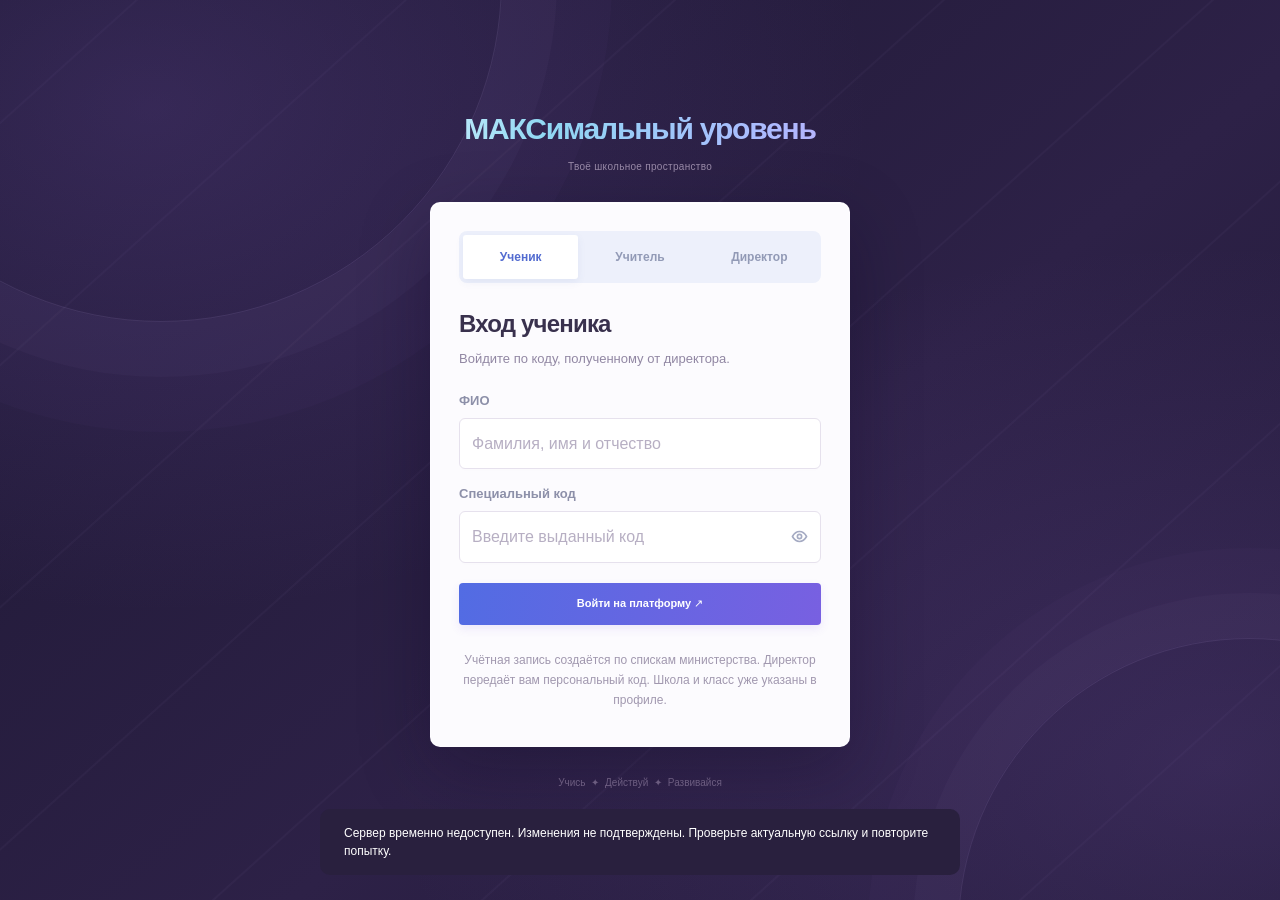
==== commit 99ab112d: "Fix browser API errors, avatar uploads, task filters and isolated sessions" ====
--- a/frontend/index.html
+++ b/frontend/index.html
@@ -5,16 +5,16 @@
   <meta name="viewport" content="width=device-width, initial-scale=1, viewport-fit=cover">
   <meta name="theme-color" content="#21164b">
   <meta name="description" content="МАКСимальный уровень: задания, достижения и управление доступом образовательных организаций.">
-  <link rel="icon" type="image/svg+xml" href="/favicon.svg?v=20261030-avatar1">
+  <link rel="icon" type="image/svg+xml" href="/favicon.svg?v=20261030-audit2">
   <title>
     МАКСимальный Уровень
   </title>
-  <link rel="stylesheet" href="style.css?v=20261030-avatar1">
-  <link rel="stylesheet" href="server-design.css?v=20261030-avatar1">
-  <link rel="stylesheet" href="refinements.css?v=20261030-avatar1">
-  <link rel="stylesheet" href="responsive.css?v=20261030-avatar1">
-  <link rel="stylesheet" href="access.css?v=20261030-avatar1">
-  <link rel="stylesheet" href="presentation.css?v=20261030-avatar1">
+  <link rel="stylesheet" href="style.css?v=20261030-audit2">
+  <link rel="stylesheet" href="server-design.css?v=20261030-audit2">
+  <link rel="stylesheet" href="refinements.css?v=20261030-audit2">
+  <link rel="stylesheet" href="responsive.css?v=20261030-audit2">
+  <link rel="stylesheet" href="access.css?v=20261030-audit2">
+  <link rel="stylesheet" href="presentation.css?v=20261030-audit2">
 </head>
   <body class="signed-out">
     <noscript><div class="no-script">Для работы платформы включите JavaScript в настройках браузера и обновите страницу.</div></noscript>
@@ -64,10 +64,10 @@
     </dialog>
     <div id="toast" role="status">
     </div>
-    <script src="site-config.js?v=20261030-avatar1"></script>
-    <script src="director.js?v=20261030-avatar1"></script>
-    <script src="ministry.js?v=20261030-avatar1"></script>
-    <script src="app.js?v=20261030-avatar1">
+    <script src="site-config.js?v=20261030-audit2"></script>
+    <script src="director.js?v=20261030-audit2"></script>
+    <script src="ministry.js?v=20261030-audit2"></script>
+    <script src="app.js?v=20261030-audit2">
     </script>
   </body>
 </html>
--- a/frontend/presentation.css
+++ b/frontend/presentation.css
@@ -3,6 +3,9 @@
 header .account-avatar { width:40px; height:40px; min-width:40px; min-height:40px; align-items:center; justify-content:center; overflow:hidden; }
 header .account-avatar > .avatar { width:100%; height:100%; margin:0; }
 header .account-avatar img { width:100%; height:100%; object-fit:cover; object-position:center; }
+.subject-tile > .tile, .exchange-row-icon { width:44px; height:44px; min-width:44px; border-radius:12px; display:grid; place-items:center; }
+.subject-tile .subject-symbol, .exchange-row-icon .subject-symbol { width:32px; height:32px; max-width:32px; max-height:32px; object-fit:contain; opacity:1; }
+.subject-tile h2, .exchange-row-body h3 { overflow-wrap:anywhere; }
 .task-list .pill, .meta .pill { white-space:normal; overflow-wrap:anywhere; }
 .meta > * { min-width:0; max-width:100%; }
 .modal-actions .btn { white-space:normal; }
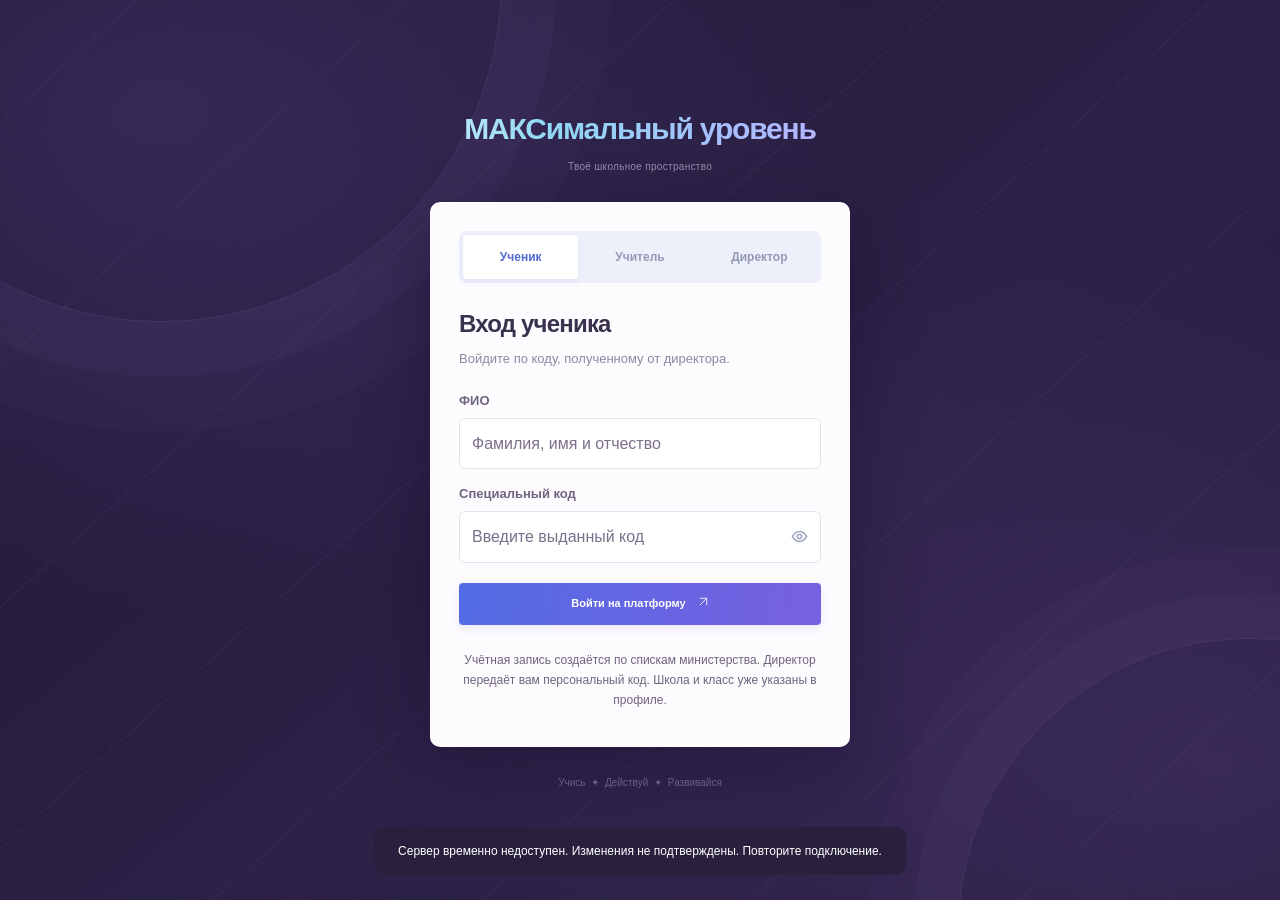
==== commit 8eb69ea5: "Prepare MAX mini-app for hackathon jury" ====
--- a/frontend/index.html
+++ b/frontend/index.html
@@ -3,18 +3,19 @@
 <head>
   <meta charset="utf-8">
   <meta name="viewport" content="width=device-width, initial-scale=1, viewport-fit=cover">
+  <meta name="color-scheme" content="light dark">
   <meta name="theme-color" content="#21164b">
   <meta name="description" content="МАКСимальный уровень: задания, достижения и управление доступом образовательных организаций.">
-  <link rel="icon" type="image/svg+xml" href="/favicon.svg?v=20261030-audit2">
+  <link rel="icon" type="image/svg+xml" href="/favicon.svg?v=20261101-document1">
   <title>
     МАКСимальный Уровень
   </title>
-  <link rel="stylesheet" href="style.css?v=20261030-audit2">
-  <link rel="stylesheet" href="server-design.css?v=20261030-audit2">
-  <link rel="stylesheet" href="refinements.css?v=20261030-audit2">
-  <link rel="stylesheet" href="responsive.css?v=20261030-audit2">
-  <link rel="stylesheet" href="access.css?v=20261030-audit2">
-  <link rel="stylesheet" href="presentation.css?v=20261030-audit2">
+  <link rel="stylesheet" href="style.css?v=20261101-document1">
+  <link rel="stylesheet" href="server-design.css?v=20261101-document1">
+  <link rel="stylesheet" href="refinements.css?v=20261101-document1">
+  <link rel="stylesheet" href="responsive.css?v=20261101-document1">
+  <link rel="stylesheet" href="access.css?v=20261101-document1">
+  <link rel="stylesheet" href="presentation.css?v=20261104-surfaces4">
 </head>
   <body class="signed-out">
     <noscript><div class="no-script">Для работы платформы включите JavaScript в настройках браузера и обновите страницу.</div></noscript>
@@ -27,7 +28,7 @@
       <div class="aside-bottom">
         
         <button id="logout" class="logout-link">
-          ↪ Выйти из аккаунта
+          <svg class=ui-arrow viewBox=0,0,24,24 width=16 height=16 fill=none stroke=currentColor stroke-width=1.8 stroke-linecap=round stroke-linejoin=round aria-hidden=true focusable=false><path d=M9,5H5V19H9M13,8L17,12L13,16M8,12H17></path></svg> Выйти из аккаунта
         </button>
         <div class="person">
           <button class="account-avatar" aria-label="Открыть профиль"></button>
@@ -64,10 +65,12 @@
     </dialog>
     <div id="toast" role="status">
     </div>
-    <script src="site-config.js?v=20261030-audit2"></script>
-    <script src="director.js?v=20261030-audit2"></script>
-    <script src="ministry.js?v=20261030-audit2"></script>
-    <script src="app.js?v=20261030-audit2">
-    </script>
+    <script src="site-config.js?v=20261101-document1"></script>
+    <script src="reliability.js?v=20261101-document1"></script>
+    <script src="workspace.js?v=20261101-document1"></script>
+    <script src="director.js?v=20261101-document1"></script>
+    <script src="ministry.js?v=20261101-document1"></script>
+    <script src="max-notifications.js?v=20261105-recipient1"></script>
+    <script src="max-bridge.js?v=20261105-recipient1" data-app="app.js?v=20261104-embed1"></script>
   </body>
 </html>
--- a/frontend/responsive.css
+++ b/frontend/responsive.css
@@ -389,3 +389,15 @@
   .hero-art { width: 48px; height: 64px; }
   .hero-medal { width: 48px; height: 64px; }
 }
+.date-picker{position:relative;min-width:0;width:100%;font-weight:400}
+.date-picker .date-picker-native{position:absolute;width:1px;height:1px;opacity:0;pointer-events:none;overflow:hidden;padding:0;border:0}
+.date-picker-trigger{display:flex;align-items:center;justify-content:space-between;gap:14px;width:100%;min-height:50px;padding:13px 16px;border:1px solid #e1d9f0;border-radius:12px;background:#fff;color:#9690a8;font:inherit;text-align:left;cursor:pointer;transition:border-color .18s,box-shadow .18s}
+.date-picker-trigger.has-value{color:#39304e}.date-picker-trigger svg{width:21px;height:21px;flex:none;color:#8661ca}
+.date-picker-trigger:hover,.date-picker-trigger[aria-expanded=true]{border-color:#9a7bd7;background:#fdfbff}.date-picker-trigger:focus-visible,.date-picker-panel button:focus-visible{outline:3px solid #bba1ef;outline-offset:3px}.date-picker-trigger[aria-invalid=true]{border-color:#cc637e}
+.date-picker-panel{position:absolute;z-index:80;top:calc(100% + 8px);left:0;box-sizing:border-box;width:min(100%,340px);padding:18px;background:#fff;border:1px solid #e9e1f5;border-radius:20px;box-shadow:0 18px 50px #39215d22;color:#3c3153;font:inherit;font-size:14px;font-weight:500;line-height:1.4}
+.date-picker-panel[hidden]{display:none!important}.date-picker-heading{display:flex;align-items:center;justify-content:space-between;gap:8px;margin-bottom:16px}.date-picker-heading>span{font-size:15px;font-weight:700;text-transform:capitalize}.date-picker-heading>div{display:flex;gap:5px}
+.date-picker-panel button{padding:0;border:0;box-shadow:none;font:inherit;cursor:pointer}.date-picker-heading button{display:grid;place-items:center;width:34px;height:34px;background:#f5f0fc;border-radius:10px;color:#7953bc}.date-picker-heading svg{width:18px;height:18px;fill:none;stroke:currentColor;stroke-width:1.8;stroke-linecap:round;stroke-linejoin:round}
+.date-picker-week,.date-picker-days{display:grid;grid-template-columns:repeat(7,minmax(0,1fr));gap:4px}.date-picker-week{margin-bottom:7px;color:#aaa0b8;font-size:11px;text-align:center}.date-picker-week span{padding:3px 0}.date-picker-week span:nth-last-child(-n+2){color:#9a75c9}
+.date-picker-days button{display:grid;place-items:center;aspect-ratio:1;border-radius:11px;background:transparent;color:#4c405e;font-size:13px;min-width:0}.date-picker-days button.outside{color:#b1a7bd}.date-picker-days button.today{box-shadow:inset 0 0 0 1px #b799e9;color:#7950b9}.date-picker-days button:hover:not(:disabled){background:#f0e8fc;color:#7048b5}.date-picker-days button.selected,.date-picker-days button.selected:hover{background:linear-gradient(135deg,#9161e9,#7046bc);color:white;box-shadow:0 4px 10px #7951c12b;font-weight:700}.date-picker-panel button:disabled{opacity:.3;cursor:default}
+.date-picker-footer{display:flex;align-items:center;justify-content:space-between;border-top:1px solid #f0eaf8;margin-top:13px;padding-top:12px;gap:10px}.date-picker-footer button{background:transparent;color:#8e829e;font-size:12px;min-height:32px;padding:4px 8px;border-radius:8px}.date-picker-footer button[data-today]{background:#f3edfc;color:#7a50bd;font-weight:600}.date-picker-footer button:hover:not(:disabled){background:#eee5fb;color:#7046b4}
+@media(max-width:600px){.date-picker-panel{position:relative;top:auto;margin-top:8px;width:100%;max-width:360px;padding:16px}.date-picker-days button{min-height:36px}.date-picker-trigger{font-size:14px}}
--- a/frontend/presentation.css
+++ b/frontend/presentation.css
@@ -49,3 +49,165 @@
 @media(prefers-reduced-motion:reduce) {
   *,*::before,*::after { animation-duration:.01ms!important; animation-iteration-count:1!important; transition-duration:.01ms!important; scroll-behavior:auto!important; }
 }
+.ui-arrow {
+  display: inline-block;
+  width: 1em;
+  height: 1em;
+  min-width: 1em;
+  vertical-align: -0.12em;
+  flex-shrink: 0;
+  pointer-events: none;
+}
+.status-symbol { display: inline-block; width: 24px; height: 24px; flex-shrink: 0; }
+.notification-item > .tile { position: relative; flex-shrink: 0; }
+.notification-item .subject-symbol { width: 30px; height: 30px; object-fit: contain; }
+.notification-item .tile > svg { width: 26px; height: 26px; }
+.notification-status {
+  position: absolute; right: -5px; bottom: -5px;
+  width: 20px; height: 20px; border-radius: 7px;
+  display: grid; place-items: center; color: #7250c5;
+  background: #f3edff; border: 2px solid white;
+}
+.notification-status .status-symbol { width: 14px; height: 14px; }
+.notification-item .nav-exchange-image { width: 28px; height: 28px; }
+.connection-banner{margin:12px 24px;padding:14px 18px;background:#fff1db;border:1px solid #e6c88a;border-radius:14px;color:#60431c;line-height:1.5}.connection-banner[hidden]{display:none}.connection-banner button{background:none;border:0;color:inherit;text-decoration:underline;cursor:pointer}.draft-status{font-size:12px;color:var(--muted,#77718d);line-height:1.5;margin:10px 0}.next-action{display:flex;align-items:center;justify-content:space-between;gap:20px;border:1px solid #dcd3fa;background:linear-gradient(115deg,#faf7ff,#f0edff);margin-bottom:24px}.next-action small{color:#7354ae}.next-action h2{margin:7px 0;font-size:20px}.next-action p{margin:0;color:#77718d}.task-tools{display:flex;flex-wrap:wrap;gap:8px;margin-top:8px}.task-tools button{font-size:12px}.activity-chart{display:flex;align-items:flex-end;justify-content:space-around;gap:10px;min-height:140px;margin:18px 0}.activity-chart>div{display:flex;flex:1;flex-direction:column;align-items:center;gap:8px;min-width:0}.activity-chart span{display:block;width:100%;max-width:44px;background:linear-gradient(#9b7df3,#645bdd);border-radius:7px 7px 2px 2px}.stats-summary p{line-height:1.6}.registry-filters{flex-wrap:wrap}.registry-filters>*{flex:1 1 180px;min-width:0}.pagination{display:flex;align-items:center;justify-content:center;gap:18px;margin:24px 0}.delivery-timeline{display:flex;flex-wrap:wrap;gap:8px 20px;padding:0;list-style:none;font-size:12px;color:#8b849b}.delivery-timeline .done{color:#5f4897}.delivery-timeline li:before{content:'○';margin-right:5px}.delivery-timeline li.done:before{content:'✓'}.import-steps{display:flex;flex-wrap:wrap;gap:10px;list-style:none;padding:0;margin:0 0 22px}.import-steps li{padding:9px 12px;border-radius:10px;background:#f0ebff;color:#6c4e9c;font-size:12px}#column-mapping:empty{display:none}#column-mapping .filters{align-items:flex-start;flex-wrap:wrap}#column-mapping label{flex:1 1 140px;min-width:0}.roster-sample{max-height:360px;overflow:auto;padding:12px 0}.roster-sample summary{cursor:pointer;padding:8px 0}.package-code{max-width:210px}.package-code+.link{display:block;margin-top:6px;min-height:32px}
+@media(max-width:767px){.next-action{align-items:stretch;flex-direction:column;gap:14px}.next-action .btn{align-self:flex-start}.connection-banner{margin:10px 12px}.registry-filters>*{flex-basis:100%}.delivery-timeline{flex-direction:column;gap:7px}.task-tools{width:100%}.task-tools button{min-height:36px}.import-steps{gap:6px}.import-steps li{flex:1 1 100%;padding:8px 10px}.pagination{gap:10px}.heading>#export-calendar{margin-top:10px;max-width:100%}.stats-summary strong{overflow-wrap:anywhere}}
+
+.metric .ministry-org-icon { width:30px; height:30px; max-width:30px; max-height:30px; object-fit:contain; }
+
+.tile .document-symbol { width:30px; height:30px; max-width:30px; max-height:30px; object-fit:contain; }
+.appearance-card { margin-top:24px; }
+.appearance-card label { max-width:340px; font-size:14px; }
+:root { color-scheme:light; }
+:root[data-theme=dark] { color-scheme:dark; background:#15131e; color:#eeeaf7; --muted:#bcb2cc; }
+:root[data-theme=dark] body { background:#15131e; color:#eeeaf7; }
+:root[data-theme=dark] :is(header,footer,.card,dialog,.auth-card,.max-login-card,.role-login-card,.detail-surface,.ranking-card,.exchange-row,.exchange-subject,.exchange-summary,.exchange-how>div,.person-card,.date-picker-panel) { background:#211d2e; color:#eeeaf7; border-color:#443954; }
+:root[data-theme=dark] :is(h1,h2,h3,h4,label,.task-name,.task-description,.instruction-list,.detail-meta,.review-evidence p,.review-author h3,.public-profile-title h2,.directory-heading h2,.exchange-row h3,.portal-guide summary,.notification-item strong,.activity-body>strong,.mini-award strong,.ranking-row,.podium-person h3) { color:#eeeaf7; }
+:root[data-theme=dark] :is(p,.subtitle,.meta,small,time,.task-body p,.auth-welcome,.auth-demo-note,.detail-top .meta,.notification-item small,.notification-item time,.activity-comment,.activity-result,.exchange-row-body p,.exchange-row-progress small,.level-foot,.level-caption,.level-description,.person-card small,.public-profile-content>.subtitle,.public-profile-stats small,.mini-award small,.ranking-caption,.podium-caption,.rank-position,.rank-info p,.level-card p,.portal-guide,.director-guide ol,.delivery-timeline) { color:#c4b9d5; }
+:root[data-theme=dark] :is(input,select,textarea,.field,.date-picker-trigger,.date-picker-trigger.has-value) { background:#191621; color:#eeeaf7; border-color:#655476; }
+:root[data-theme=dark] ::placeholder { color:#aaa0ba; opacity:1; }
+:root[data-theme=dark] :is(.sheet-header,.detail-submit,.next-action,.notice,.teacher-feedback,.mini-award,.public-profile-stats>div,.public-profile-stats>button,.login-tabs,.role-login-tabs,.director-code-hint,.completed-strip,.review-evidence,.review-footnote,.import-steps li,.profile-role-pill,.celebrate-level) { background:#2d253e; color:#ded2ef; border-color:#554363; }
+:root[data-theme=dark] :is(.teacher-feedback p,.teacher-feedback h3,.exchange-how strong,.exchange-how b,.director-code-hint p,.next-action small,.notice p,.notice strong,.completed-strip strong) { color:#ded2ef; }
+:root[data-theme=dark] :is(.task,.activity-row,.profile-directory,.teacher-subject-section,.public-profile-stats,.ranking-row,.director-account-row,.notification-item,.date-picker-footer,th,td) { border-color:#443954; }
+:root[data-theme=dark] :is(.btn.outline,.btn.soft,.avatar-picker,.photo-picker,.date-picker-heading button,.date-picker-footer button[data-today]) { background:#38294d; color:#e4d3ff; border-color:#796193; }
+:root[data-theme=dark] :is(.link,a:not(.btn),.tabs button,.tabs [role=tab],.sheet-close,.sheet-back,.notification-bell,.exchange-price,.metric strong,.public-profile-stats strong,.teacher-subject-section h3,.auth-password button) { color:#c7a6ff; }
+:root[data-theme=dark] :is(.tabs .active,.tabs [aria-selected=true],.role-login-tabs button.selected,.login-tabs button.selected) { background:#493363; color:#fff; border-color:#c7a6ff; }
+:root[data-theme=dark] .tabs [role=tab] span { background:#493363; color:#f4ecff; }
+:root[data-theme=dark] :is(.tile,.detail-icon,.exchange-row-icon,.subject-tile>.tile,.notification-status,.issued-check) { background:#38294d; color:#d4b7ff; border-color:#655476; }
+:root[data-theme=dark] .subject-symbol--line { filter:brightness(0) saturate(100%) invert(81%) sepia(25%) saturate(1090%) hue-rotate(207deg) brightness(101%) contrast(103%); }
+:root[data-theme=dark] .subject-symbol--color { filter:none; opacity:1; }
+:root[data-theme=dark] .notification-item.unread { background:#332744; }
+:root[data-theme=dark] :is(.notification-item:hover,.activity-row:hover,.person-card:hover,.ranking-row:hover,.date-picker-trigger:hover,.teacher-subject-options label:has(input:checked)) { background:#3b2c50; }
+:root[data-theme=dark] :is(.teacher-subject-options label,.pill,.tag) { background:#30263e; color:#ded0ef; border-color:#655476; }
+:root[data-theme=dark] .date-picker-days button { color:#eeeaf7; }
+:root[data-theme=dark] .date-picker-days button.outside { color:#a197b0; }
+:root[data-theme=dark] .date-picker-days button.today { color:#d9bdff; }
+:root[data-theme=dark] .date-picker-days button:hover:not(:disabled) { background:#493363; color:white; }
+:root[data-theme=dark] .date-picker-days button.selected { background:#7951c5; color:white; }
+:root[data-theme=dark] :is(.form-error,.login-message,.error) { color:#ff9db6; }
+:root[data-theme=dark] .connection-banner { background:#44351f; color:#ffe0a5; border-color:#927344; }
+:root[data-theme=dark] .public-profile-avatar { border-color:#211d2e; }
+:root[data-theme=dark] .progress { background:#493c5d; }
+:root[data-theme=dark] .ranking-row.is-located { background:#493363!important; }
+:root[data-theme=dark] :is(.hero,.exchange-hero) :is(h2,p,small) { color:#fff; }
+/* Keep painted navigation icons legible in WebViews that recolor CSS backgrounds. */
+#nav .navicon { color:#f4efff; }
+#nav>a { color:#ede6ff; }
+#nav>a.active { color:#fff; }
+#nav .navicon svg { forced-color-adjust:none; }
+@media (forced-colors:active) {
+  #nav>a,#nav .navicon { color:LinkText; }
+  #nav>a.active { outline:2px solid Highlight; }
+  #nav .navicon svg { forced-color-adjust:auto; }
+}
+
+:root[data-theme=dark] #submission-form textarea { background:#191621; color:#eeeaf7; border-color:#655476; }
+:root[data-theme=dark] .public-profile .achievement-stat { background:#2d253e; color:#eeeaf7; }
+:root[data-theme=dark] .detail-submit { background:linear-gradient(100deg,#6d50c9,#8854d8); color:#fff; }
+:root[data-theme=dark] .exchange-summary strong { color:#d3b3ff; }
+
+.task > .task-tools {
+  flex: 0 0 100%;
+  grid-column: 1 / -1;
+  display: flex;
+  flex-wrap: wrap;
+  justify-content: flex-end;
+  align-items: center;
+  gap: 8px;
+  width: auto;
+  min-width: 0;
+  margin-top: 4px;
+}
+.task > .task-tools button {
+  display: inline-flex;
+  align-items: center;
+  justify-content: center;
+  flex: 0 1 auto;
+  width: auto;
+  max-width: 100%;
+  min-height: 40px;
+  padding: 8px 12px;
+  border: 1px solid #e5dbf3;
+  border-radius: 9px;
+  background: #f7f3fd;
+  font-size: 12px;
+  line-height: 1.4;
+  white-space: normal;
+  overflow-wrap: normal;
+}
+:root[data-theme=dark] .task > .task-tools button {
+  background: #38294d;
+  border-color: #796193;
+  color: #e4d3ff;
+}
+@media (max-width:767px) {
+  .task > .task-tools { justify-content: flex-start; margin-top: 0; }
+  .task > .task-tools button { min-height: 44px; }
+}
+
+:root[data-theme=dark] {
+  --surface-raised:#2d253e;
+  --surface-border:#554363;
+  --text-main:#eeeaf7;
+  --text-muted:#c4b9d5;
+}
+:root[data-theme=dark] :is(.audience-box,.rating-tip,.season-chip,.earned-achievement,.profile-updated,.director-legacy,.package-instructions,.roster-sample,.auth-demo-note,.auth-roles,.badge,.steps b,.icon) {
+  background:var(--surface-raised);
+  border-color:var(--surface-border);
+  color:var(--text-main);
+}
+:root[data-theme=dark] :is(.rankrow.me,.ranking-row.me,.podium>div,.photo-thumb button,.review-actions .outline) {
+  background:var(--surface-raised);
+  color:var(--text-main);
+  border-color:var(--surface-border);
+}
+:root[data-theme=dark] .new-podium { background:radial-gradient(ellipse at 50% 95%,#49336370,transparent 65%); }
+:root[data-theme=dark] :is(.audience-box h3,.rating-tip h3,.achievement-owner strong,.earned-achievement h3,.director-legacy strong) { color:var(--text-main); }
+:root[data-theme=dark] :is(.audience-box p,.rating-tip p,.earned-achievement p,.earned-achievement time,.director-legacy p,.package-instructions p,.auth-demo-note p) { color:var(--text-muted); }
+:root[data-theme=dark] :is(.achievement-medallion,.achievement-medallion.level-medallion) { border-color:#655476; }
+:root[data-theme=dark] :is(.school b,.package-table th) { background:#38294d; color:#e4d3ff; }
+:root[data-theme=dark] #issued-code { background:#191621; color:var(--text-main); border-color:#655476; }
+:root[data-theme=dark] .import-errors { background:#442635; color:#ffb3c7; }
+:root[data-theme=dark] .notification-bell:hover { background:#38294d; }
+:root[data-theme=dark] :is(.pill.green,.tile.green) { background:#1c3c33; color:#9ce0bf; }
+:root[data-theme=dark] :is(.pill.orange,.tile.gold) { background:#43351e; color:#f1d391; }
+:root[data-theme=dark] .tile.blue { background:#23344d; color:#bdd7ff; }
+:root[data-theme=dark] .rank-track { background:#493c5d; }
+.modal-actions .btn { display:inline-flex; align-items:center; justify-content:center; gap:8px; }
+@media(max-width:767px) {
+  .modal-actions .btn { flex-basis:180px; padding-inline:14px; }
+}
+
+:root:not([data-theme=dark]) :is(.subtitle,.meta,.level-foot,.person-card small,.metric small,.public-profile-stats small,.mini-award small,.earned-achievement p,.earned-achievement time,.notification-item small,.notification-item time,.exchange-row-body p,.exchange-row-progress small,.activity-comment,.delivery-timeline,.auth-demo-note,.role-login-card label,.tabs button,.tabs [role=tab],.tabs [role=tab] span,.profile-role-pill) { color:#71647e; }
+:root:not([data-theme=dark]) .meta>span:not(.pill):not(.points) { color:#71647e; }
+:root:not([data-theme=dark]) :is(.points,.tile.gold) { color:#85611b; }
+:root:not([data-theme=dark]) :is(.tile.green,.pill.green) { color:#28704e; }
+:root:not([data-theme=dark]) :is(.tabs button.active,.tabs [aria-selected=true]) { color:#7140b3; }
+:root:not([data-theme=dark]) ::placeholder { color:#7b708a; opacity:1; }
+
+:root[data-theme=dark] :is(.rank-name strong,.activity-row>strong) { color:var(--text-main); }
+:root:not([data-theme=dark]) :is(.level-head small,.progress-label,.rank-position,.rank-name small,.metric strong span) { color:#71647e; }
+:root:not([data-theme=dark]) :is(.ranking-row .rank-score,.rank-score span) { color:#85611b; }
+
+:root[data-theme=dark] .delivery-timeline .done { color:#c7a6ff; }
+:root:not([data-theme=dark]) .ranking-top h2>span { color:#7140b3; }
